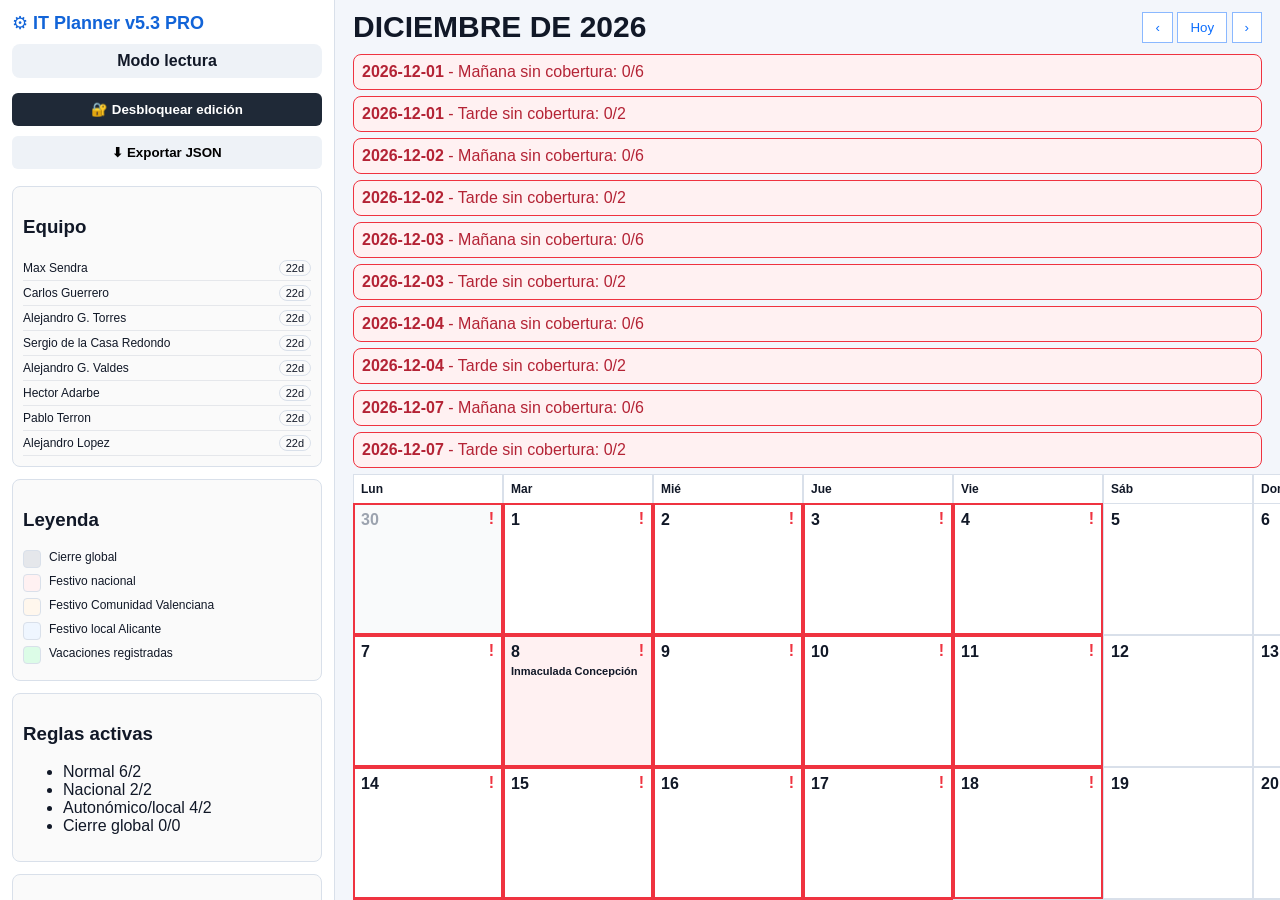
==== index.html @ b84a9c8e "Add files via upload" ====
<!doctype html>
<html lang="es">
<head>
  <meta charset="utf-8">
  <meta name="viewport" content="width=device-width,initial-scale=1">
  <title>IT Planner v5.3 PRO</title>
  <link rel="stylesheet" href="css/styles.css">
</head>
<body>
  <aside class="sidebar">
    <div class="brand">⚙ <strong id="appName">IT Planner</strong></div>

    <div id="modeBox" class="mode readonly">Modo lectura</div>

    <button id="btnUnlock" class="btn dark">🔐 Desbloquear edición</button>
    <button id="btnLock" class="btn adminOnly hidden">🔒 Bloquear edición</button>
    <button id="btnVacations" class="btn adminOnly hidden">🌴 Vacaciones / Ausencias</button>
    <button id="btnAuto" class="btn dark adminOnly hidden">🪄 Generador automático</button>
    <button id="btnBulk" class="btn adminOnly hidden">📆 Asignación por rango</button>
    <button id="btnReport" class="btn adminOnly hidden">📊 Reporte de horas</button>
    <button id="btnGitHub" class="btn primary adminOnly hidden">☁ Guardar en GitHub</button>
    <button id="btnExport" class="btn">⬇ Exportar JSON</button>

    <section class="box">
      <h3>Equipo</h3>
      <div id="teamList"></div>
    </section>

    <section class="box">
      <h3>Leyenda</h3>
      <div id="legend"></div>
    </section>

    <section class="box">
      <h3>Reglas activas</h3>
      <ul id="rulesList"></ul>
    </section>

    <section class="box">
      <h3>Calidad del planning</h3>
      <div id="qualityBox"></div>
    </section>
  </aside>

  <main class="main">
    <header class="topbar">
      <h1 id="monthTitle"></h1>
      <div class="nav">
        <button id="prev">‹</button>
        <button id="today">Hoy</button>
        <button id="next">›</button>
      </div>
    </header>

    <section id="alerts" class="alerts"></section>
    <section id="calendar" class="calendar"></section>
  </main>

  <dialog id="adminDialog">
    <form method="dialog" class="card">
      <div class="dialogHeader">
        <h2>Acceso administrador</h2>
        <button type="button" class="iconClose" data-close="adminDialog">×</button>
      </div>
      <p class="hint">Introduzca la contraseña de administrador.</p>
      <input id="adminPassword" type="password" placeholder="Contraseña" autocomplete="off">
      <button id="doUnlock" class="btn primary">Entrar</button>
    </form>
  </dialog>

  <dialog id="dayDialog">
    <form method="dialog" class="card wide">
      <div class="dialogHeader">
        <h2 id="dayTitle"></h2>
        <button type="button" class="iconClose" data-close="dayDialog">×</button>
      </div>
      <div id="dayMeta" class="hint"></div>
      <div id="dayWarnings"></div>
      <div class="two">
        <section>
          <h3>Mañana</h3>
          <div id="morningChecks"></div>
        </section>
        <section>
          <h3>Tarde</h3>
          <div id="eveningChecks"></div>
        </section>
      </div>
      <button id="saveDay" class="btn primary adminOnly">Guardar</button>
    </form>
  </dialog>

  <dialog id="vacDialog">
    <form method="dialog" class="card wide">
      <div class="dialogHeader">
        <h2>Vacaciones / Ausencias</h2>
        <button type="button" class="iconClose" data-close="vacDialog">×</button>
      </div>
      <div class="two">
        <section>
          <label>Persona</label>
          <select id="vacUser"></select>
          <label>Desde</label>
          <input id="vacFrom" type="date">
          <label>Hasta</label>
          <input id="vacTo" type="date">
          <label>Notas</label>
          <input id="vacNotes" placeholder="Notas">
          <button id="addVacation" class="btn primary">Añadir vacaciones</button>
          <button type="button" class="btn" data-close="vacDialog">Cerrar</button>
        </section>
        <section>
          <div id="vacList"></div>
        </section>
      </div>
    </form>
  </dialog>

  <dialog id="autoDialog">
    <form method="dialog" class="card">
      <div class="dialogHeader">
        <h2>Generador automático</h2>
        <button type="button" class="iconClose" data-close="autoDialog">×</button>
      </div>
      <button id="openVacFromAuto" class="btn">Revisar vacaciones</button>
      <label>
        <input id="overwriteMonth" type="checkbox">
        Sobrescribir mes
      </label>
      <button id="runAuto" class="btn primary">Generar</button>
    </form>
  </dialog>

  <dialog id="bulkDialog">
    <form method="dialog" class="card">
      <div class="dialogHeader">
        <h2>Asignación por rango</h2>
        <button type="button" class="iconClose" data-close="bulkDialog">×</button>
      </div>
      <label>Desde</label>
      <input id="bulkFrom" type="date">
      <label>Hasta</label>
      <input id="bulkTo" type="date">
      <label>Turno</label>
      <select id="bulkShift">
        <option value="morning">Mañana</option>
        <option value="evening">Tarde</option>
      </select>
      <label>Personas</label>
      <select id="bulkUsers" multiple size="8"></select>
      <button id="runBulk" class="btn primary">Aplicar</button>
    </form>
  </dialog>

  <dialog id="reportDialog">
    <form method="dialog" class="card wide">
      <div class="dialogHeader">
        <h2>Reporte de horas</h2>
        <button type="button" class="iconClose" data-close="reportDialog">×</button>
      </div>
      <div id="reportContent"></div>
      <button id="downloadReport" class="btn primary">Descargar CSV</button>
    </form>
  </dialog>

  <dialog id="githubDialog">
    <form method="dialog" class="card">
      <div class="dialogHeader">
        <h2>Guardar en GitHub</h2>
        <button type="button" class="iconClose" data-close="githubDialog">×</button>
      </div>
      <input id="ghToken" type="password" placeholder="Token GitHub" autocomplete="off">
      <input id="commitMsg" value="Update planning data">
      <button id="runGitHub" class="btn primary">Commit JSON</button>
    </form>
  </dialog>

  <script src="js/app.bundle.js" defer></script>
</body>
</html>
---- css/styles.css ----
*{box-sizing:border-box}body{margin:0;height:100vh;display:flex;background:#f3f6fb;font-family:Segoe UI,Arial,sans-serif;color:#111827}.sidebar{width:335px;background:#fff;border-right:1px solid #d9e0ea;padding:12px;overflow:auto}.brand{color:#1264d8;font-size:18px}.mode{padding:8px;border-radius:8px;text-align:center;font-weight:700;margin:10px 0}.readonly{background:#eef2f7}.admin{background:#e6f4ea;color:#137333}.hidden{display:none!important}.btn{width:100%;border:0;border-radius:6px;margin:5px 0;padding:9px 12px;background:#eef2f7;font-weight:700;cursor:pointer}.dark{background:#1f2937!important;color:#fff}.primary{background:#0d6efd!important;color:#fff}.box{border:1px solid #d9e0ea;border-radius:8px;background:#fafafa;margin-top:12px;padding:10px}.person{display:flex;justify-content:space-between;align-items:center;border-bottom:1px solid #e5e7eb;padding:4px 0;font-size:12px}.pill{font-size:11px;border:1px solid #d9e0ea;border-radius:999px;padding:1px 6px}.legendItem{display:flex;gap:8px;margin:6px 0;font-size:12px}.swatch{width:18px;height:18px;border:1px solid #d9e0ea;border-radius:4px}.main{flex:1;overflow:auto}.topbar{padding:10px 18px;display:flex;justify-content:space-between;align-items:center}.topbar h1{margin:0;font-size:30px}.nav button{border:1px solid #8ab8ff;background:#fff;color:#0d6efd;padding:7px 12px}.alerts{padding:0 18px}.alert{border:1px solid #ef3340;background:#fff1f2;color:#b42335;border-radius:8px;padding:8px;margin-bottom:6px}.calendar{display:grid;grid-template-columns:repeat(7,minmax(150px,1fr));padding:0 18px 18px}.dow{font-weight:800;font-size:12px;background:#fff;border:1px solid #d9e0ea;border-bottom:0;padding:7px}.day{min-height:132px;background:#fff;border:1px solid #d9e0ea;padding:7px;position:relative;cursor:pointer}.out{background:#f9fafb;color:#9ca3af}.national{background:#fff1f2}.regional{background:#fff7ed}.local{background:#eff6ff}.global_closed{background:#e5e7eb}.hasVacation{box-shadow:inset 0 -5px 0 #86efac}.issue{outline:2px solid #ef3340;outline-offset:-2px}.daynum{font-weight:900}.holiday{font-size:11px;font-weight:700;margin:4px 0}.vacTag{font-size:11px;margin-top:4px;color:#166534;background:#dcfce7;border-radius:4px;padding:2px 4px;display:inline-block}.shift{font-size:11px;margin-top:4px;padding:3px 5px;border-left:3px solid #0d6efd;background:#dff1ff;white-space:nowrap;overflow:hidden;text-overflow:ellipsis}.evening{border-left-color:#f97316;background:#fff0d9;color:#9a3412}.issueDot{position:absolute;right:8px;top:6px;color:#ef3340;font-weight:900}dialog{border:0;background:transparent}dialog::backdrop{background:rgba(15,23,42,.45)}.card{background:#fff;border-radius:12px;box-shadow:0 20px 60px rgba(0,0,0,.25);padding:16px;width:min(540px,96vw)}.wide{width:min(1050px,96vw)}.dialogHeader{display:flex;align-items:center;justify-content:space-between;border-bottom:1px solid #e5e7eb;margin-bottom:10px}.dialogHeader h2{margin:0 0 10px}.iconClose{border:0;background:transparent;font-size:28px;cursor:pointer;line-height:1}.hint{font-size:12px;color:#6b7280;background:#f8fafc;border:1px solid #d9e0ea;border-radius:8px;padding:8px;margin:8px 0}.two{display:grid;grid-template-columns:1fr 1fr;gap:18px}.check{display:block;border:1px solid #d9e0ea;border-radius:8px;padding:7px;margin:5px 0;font-size:13px}.warn{border:1px solid #ef3340;background:#fff1f2;border-radius:8px;padding:8px;margin:6px 0;color:#b42335}.ok{border:1px solid #86efac;background:#dcfce7;border-radius:8px;padding:8px;margin:6px 0;color:#166534}.table{width:100%;border-collapse:collapse;font-size:13px}.table th,.table td{border-bottom:1px solid #e5e7eb;padding:7px;text-align:left}.table th{background:#f8fafc}input,select{width:100%;padding:8px;border:1px solid #d9e0ea;border-radius:6px;margin:6px 0}label{font-size:12px;font-weight:700;margin-top:6px;display:block}@media(max-width:900px){body{display:block;height:auto}.sidebar{width:auto}.calendar{grid-template-columns:1fr}.dow{display:none}.two{grid-template-columns:1fr}}
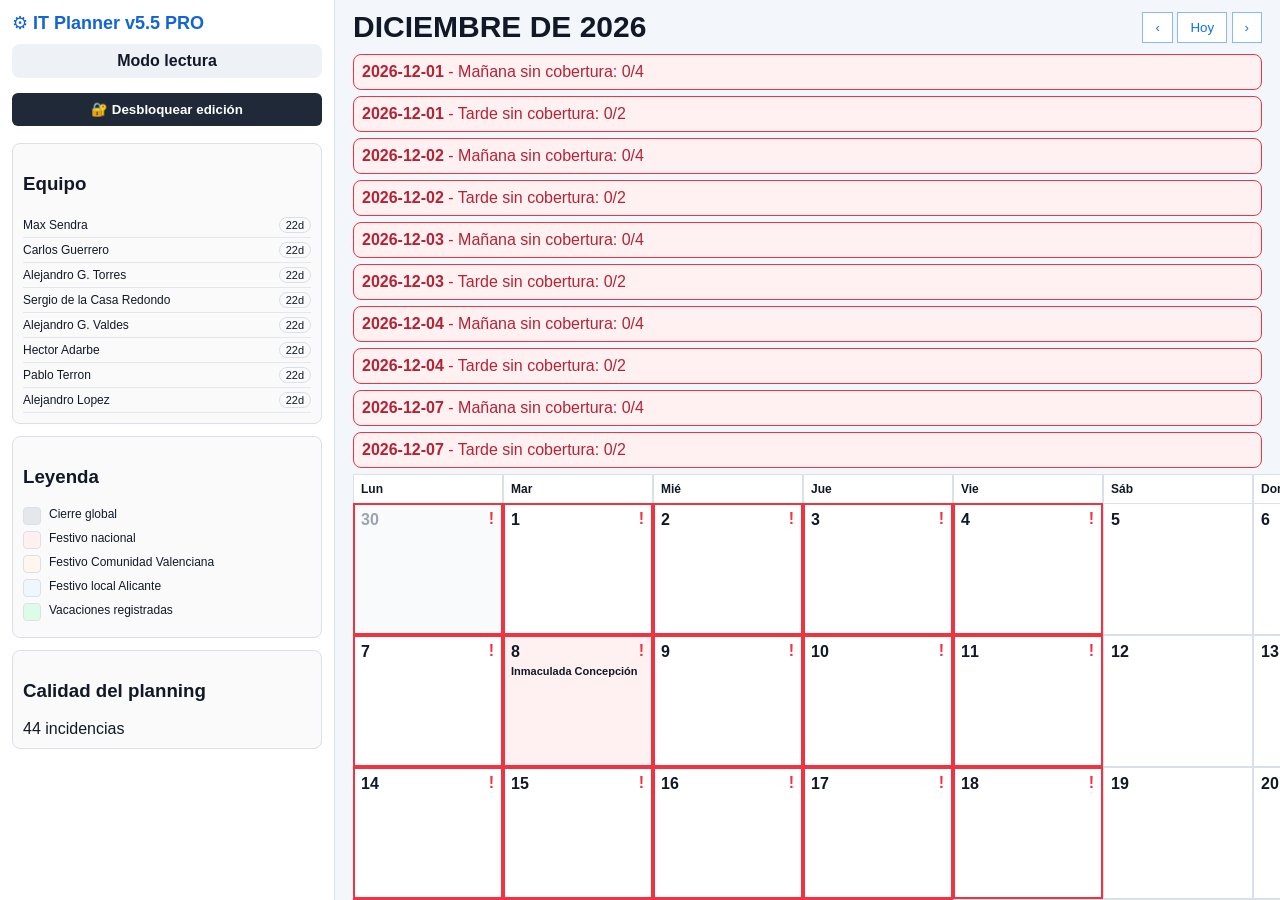
==== commit dee92b40: "Add files via upload" ====
--- a/index.html
+++ b/index.html
@@ -3,23 +3,21 @@
 <head>
   <meta charset="utf-8">
   <meta name="viewport" content="width=device-width,initial-scale=1">
-  <title>IT Planner v5.3 PRO</title>
+  <title>IT Planner v5.5 PRO</title>
   <link rel="stylesheet" href="css/styles.css">
 </head>
 <body>
   <aside class="sidebar">
     <div class="brand">⚙ <strong id="appName">IT Planner</strong></div>
-
     <div id="modeBox" class="mode readonly">Modo lectura</div>
 
     <button id="btnUnlock" class="btn dark">🔐 Desbloquear edición</button>
     <button id="btnLock" class="btn adminOnly hidden">🔒 Bloquear edición</button>
     <button id="btnVacations" class="btn adminOnly hidden">🌴 Vacaciones / Ausencias</button>
     <button id="btnAuto" class="btn dark adminOnly hidden">🪄 Generador automático</button>
-    <button id="btnBulk" class="btn adminOnly hidden">📆 Asignación por rango</button>
     <button id="btnReport" class="btn adminOnly hidden">📊 Reporte de horas</button>
     <button id="btnGitHub" class="btn primary adminOnly hidden">☁ Guardar en GitHub</button>
-    <button id="btnExport" class="btn">⬇ Exportar JSON</button>
+    <button id="btnExport" class="btn adminOnly hidden">⬇ Exportar JSON</button>
 
     <section class="box">
       <h3>Equipo</h3>
@@ -31,7 +29,7 @@
       <div id="legend"></div>
     </section>
 
-    <section class="box">
+    <section id="rulesBox" class="box adminOnly hidden">
       <h3>Reglas activas</h3>
       <ul id="rulesList"></ul>
     </section>
@@ -96,10 +94,16 @@
         <h2>Vacaciones / Ausencias</h2>
         <button type="button" class="iconClose" data-close="vacDialog">×</button>
       </div>
+      <p class="hint">
+        Reglas: máximo 2 personas fuera por semana. A partir del 15/07/2026, las vacaciones deben ser de mínimo 7 días naturales consecutivos y de lunes a domingo.
+      </p>
       <div class="two">
         <section>
           <label>Persona</label>
           <select id="vacUser"></select>
+          <label>Días naturales de vacaciones disponibles</label>
+          <input id="vacTotal" type="number" min="0" step="1">
+          <button id="saveVacTotal" class="btn">Guardar días disponibles</button>
           <label>Desde</label>
           <input id="vacFrom" type="date">
           <label>Hasta</label>
@@ -122,33 +126,17 @@
         <h2>Generador automático</h2>
         <button type="button" class="iconClose" data-close="autoDialog">×</button>
       </div>
+      <p class="hint">Puedes generar el mes visible o indicar un periodo concreto de fechas.</p>
       <button id="openVacFromAuto" class="btn">Revisar vacaciones</button>
+      <label>Desde</label>
+      <input id="autoFrom" type="date">
+      <label>Hasta</label>
+      <input id="autoTo" type="date">
       <label>
         <input id="overwriteMonth" type="checkbox">
-        Sobrescribir mes
+        Sobrescribir asignaciones existentes en el periodo
       </label>
       <button id="runAuto" class="btn primary">Generar</button>
-    </form>
-  </dialog>
-
-  <dialog id="bulkDialog">
-    <form method="dialog" class="card">
-      <div class="dialogHeader">
-        <h2>Asignación por rango</h2>
-        <button type="button" class="iconClose" data-close="bulkDialog">×</button>
-      </div>
-      <label>Desde</label>
-      <input id="bulkFrom" type="date">
-      <label>Hasta</label>
-      <input id="bulkTo" type="date">
-      <label>Turno</label>
-      <select id="bulkShift">
-        <option value="morning">Mañana</option>
-        <option value="evening">Tarde</option>
-      </select>
-      <label>Personas</label>
-      <select id="bulkUsers" multiple size="8"></select>
-      <button id="runBulk" class="btn primary">Aplicar</button>
     </form>
   </dialog>
 
--- a/css/styles.css
+++ b/css/styles.css
@@ -1 +1 @@
-*{box-sizing:border-box}body{margin:0;height:100vh;display:flex;background:#f3f6fb;font-family:Segoe UI,Arial,sans-serif;color:#111827}.sidebar{width:335px;background:#fff;border-right:1px solid #d9e0ea;padding:12px;overflow:auto}.brand{color:#1264d8;font-size:18px}.mode{padding:8px;border-radius:8px;text-align:center;font-weight:700;margin:10px 0}.readonly{background:#eef2f7}.admin{background:#e6f4ea;color:#137333}.hidden{display:none!important}.btn{width:100%;border:0;border-radius:6px;margin:5px 0;padding:9px 12px;background:#eef2f7;font-weight:700;cursor:pointer}.dark{background:#1f2937!important;color:#fff}.primary{background:#0d6efd!important;color:#fff}.box{border:1px solid #d9e0ea;border-radius:8px;background:#fafafa;margin-top:12px;padding:10px}.person{display:flex;justify-content:space-between;align-items:center;border-bottom:1px solid #e5e7eb;padding:4px 0;font-size:12px}.pill{font-size:11px;border:1px solid #d9e0ea;border-radius:999px;padding:1px 6px}.legendItem{display:flex;gap:8px;margin:6px 0;font-size:12px}.swatch{width:18px;height:18px;border:1px solid #d9e0ea;border-radius:4px}.main{flex:1;overflow:auto}.topbar{padding:10px 18px;display:flex;justify-content:space-between;align-items:center}.topbar h1{margin:0;font-size:30px}.nav button{border:1px solid #8ab8ff;background:#fff;color:#0d6efd;padding:7px 12px}.alerts{padding:0 18px}.alert{border:1px solid #ef3340;background:#fff1f2;color:#b42335;border-radius:8px;padding:8px;margin-bottom:6px}.calendar{display:grid;grid-template-columns:repeat(7,minmax(150px,1fr));padding:0 18px 18px}.dow{font-weight:800;font-size:12px;background:#fff;border:1px solid #d9e0ea;border-bottom:0;padding:7px}.day{min-height:132px;background:#fff;border:1px solid #d9e0ea;padding:7px;position:relative;cursor:pointer}.out{background:#f9fafb;color:#9ca3af}.national{background:#fff1f2}.regional{background:#fff7ed}.local{background:#eff6ff}.global_closed{background:#e5e7eb}.hasVacation{box-shadow:inset 0 -5px 0 #86efac}.issue{outline:2px solid #ef3340;outline-offset:-2px}.daynum{font-weight:900}.holiday{font-size:11px;font-weight:700;margin:4px 0}.vacTag{font-size:11px;margin-top:4px;color:#166534;background:#dcfce7;border-radius:4px;padding:2px 4px;display:inline-block}.shift{font-size:11px;margin-top:4px;padding:3px 5px;border-left:3px solid #0d6efd;background:#dff1ff;white-space:nowrap;overflow:hidden;text-overflow:ellipsis}.evening{border-left-color:#f97316;background:#fff0d9;color:#9a3412}.issueDot{position:absolute;right:8px;top:6px;color:#ef3340;font-weight:900}dialog{border:0;background:transparent}dialog::backdrop{background:rgba(15,23,42,.45)}.card{background:#fff;border-radius:12px;box-shadow:0 20px 60px rgba(0,0,0,.25);padding:16px;width:min(540px,96vw)}.wide{width:min(1050px,96vw)}.dialogHeader{display:flex;align-items:center;justify-content:space-between;border-bottom:1px solid #e5e7eb;margin-bottom:10px}.dialogHeader h2{margin:0 0 10px}.iconClose{border:0;background:transparent;font-size:28px;cursor:pointer;line-height:1}.hint{font-size:12px;color:#6b7280;background:#f8fafc;border:1px solid #d9e0ea;border-radius:8px;padding:8px;margin:8px 0}.two{display:grid;grid-template-columns:1fr 1fr;gap:18px}.check{display:block;border:1px solid #d9e0ea;border-radius:8px;padding:7px;margin:5px 0;font-size:13px}.warn{border:1px solid #ef3340;background:#fff1f2;border-radius:8px;padding:8px;margin:6px 0;color:#b42335}.ok{border:1px solid #86efac;background:#dcfce7;border-radius:8px;padding:8px;margin:6px 0;color:#166534}.table{width:100%;border-collapse:collapse;font-size:13px}.table th,.table td{border-bottom:1px solid #e5e7eb;padding:7px;text-align:left}.table th{background:#f8fafc}input,select{width:100%;padding:8px;border:1px solid #d9e0ea;border-radius:6px;margin:6px 0}label{font-size:12px;font-weight:700;margin-top:6px;display:block}@media(max-width:900px){body{display:block;height:auto}.sidebar{width:auto}.calendar{grid-template-columns:1fr}.dow{display:none}.two{grid-template-columns:1fr}}+*{box-sizing:border-box}body{margin:0;height:100vh;display:flex;background:#f3f6fb;font-family:Segoe UI,Arial,sans-serif;color:#111827}.sidebar{width:335px;background:#fff;border-right:1px solid #d9e0ea;padding:12px;overflow:auto}.brand{color:#1264d8;font-size:18px}.mode{padding:8px;border-radius:8px;text-align:center;font-weight:700;margin:10px 0}.readonly{background:#eef2f7}.admin{background:#e6f4ea;color:#137333}.hidden{display:none!important}.btn{width:100%;border:0;border-radius:6px;margin:5px 0;padding:9px 12px;background:#eef2f7;font-weight:700;cursor:pointer}.dark{background:#1f2937!important;color:#fff}.primary{background:#0d6efd!important;color:#fff}.box{border:1px solid #d9e0ea;border-radius:8px;background:#fafafa;margin-top:12px;padding:10px}.person{display:flex;justify-content:space-between;align-items:center;border-bottom:1px solid #e5e7eb;padding:4px 0;font-size:12px}.pill{font-size:11px;border:1px solid #d9e0ea;border-radius:999px;padding:1px 6px}.legendItem{display:flex;gap:8px;margin:6px 0;font-size:12px}.swatch{width:18px;height:18px;border:1px solid #d9e0ea;border-radius:4px}.main{flex:1;overflow:auto}.topbar{padding:10px 18px;display:flex;justify-content:space-between;align-items:center}.topbar h1{margin:0;font-size:30px}.nav button{border:1px solid #8ab8ff;background:#fff;color:#0d6efd;padding:7px 12px}.alerts{padding:0 18px}.alert{border:1px solid #ef3340;background:#fff1f2;color:#b42335;border-radius:8px;padding:8px;margin-bottom:6px}.calendar{display:grid;grid-template-columns:repeat(7,minmax(150px,1fr));padding:0 18px 18px}.dow{font-weight:800;font-size:12px;background:#fff;border:1px solid #d9e0ea;border-bottom:0;padding:7px}.day{min-height:132px;background:#fff;border:1px solid #d9e0ea;padding:7px;position:relative;cursor:pointer}.out{background:#f9fafb;color:#9ca3af}.national{background:#fff1f2}.regional{background:#fff7ed}.local{background:#eff6ff}.global_closed{background:#e5e7eb}.hasVacation{box-shadow:inset 0 -5px 0 #86efac}.issue{outline:2px solid #ef3340;outline-offset:-2px}.daynum{font-weight:900}.holiday{font-size:11px;font-weight:700;margin:4px 0}.vacTag{font-size:11px;margin-top:4px;color:#166534;background:#dcfce7;border-radius:4px;padding:2px 4px;display:inline-block}.shift{font-size:11px;margin-top:4px;padding:3px 5px;border-left:3px solid #0d6efd;background:#dff1ff;white-space:nowrap;overflow:hidden;text-overflow:ellipsis}.evening{border-left-color:#f97316;background:#fff0d9;color:#9a3412}.issueDot{position:absolute;right:8px;top:6px;color:#ef3340;font-weight:900}dialog{border:0;background:transparent}dialog::backdrop{background:rgba(15,23,42,.45)}.card{background:#fff;border-radius:12px;box-shadow:0 20px 60px rgba(0,0,0,.25);padding:16px;width:min(560px,96vw)}.wide{width:min(1080px,96vw)}.dialogHeader{display:flex;align-items:center;justify-content:space-between;border-bottom:1px solid #e5e7eb;margin-bottom:10px}.dialogHeader h2{margin:0 0 10px}.iconClose{border:0;background:transparent;font-size:28px;cursor:pointer;line-height:1}.hint{font-size:12px;color:#6b7280;background:#f8fafc;border:1px solid #d9e0ea;border-radius:8px;padding:8px;margin:8px 0}.two{display:grid;grid-template-columns:1fr 1fr;gap:18px}.check{display:block;border:1px solid #d9e0ea;border-radius:8px;padding:7px;margin:5px 0;font-size:13px}.warn{border:1px solid #ef3340;background:#fff1f2;border-radius:8px;padding:8px;margin:6px 0;color:#b42335}.ok{border:1px solid #86efac;background:#dcfce7;border-radius:8px;padding:8px;margin:6px 0;color:#166534}.table{width:100%;border-collapse:collapse;font-size:13px}.table th,.table td{border-bottom:1px solid #e5e7eb;padding:7px;text-align:left}.table th{background:#f8fafc}input,select{width:100%;padding:8px;border:1px solid #d9e0ea;border-radius:6px;margin:6px 0}label{font-size:12px;font-weight:700;margin-top:6px;display:block}@media(max-width:900px){body{display:block;height:auto}.sidebar{width:auto}.calendar{grid-template-columns:1fr}.dow{display:none}.two{grid-template-columns:1fr}}
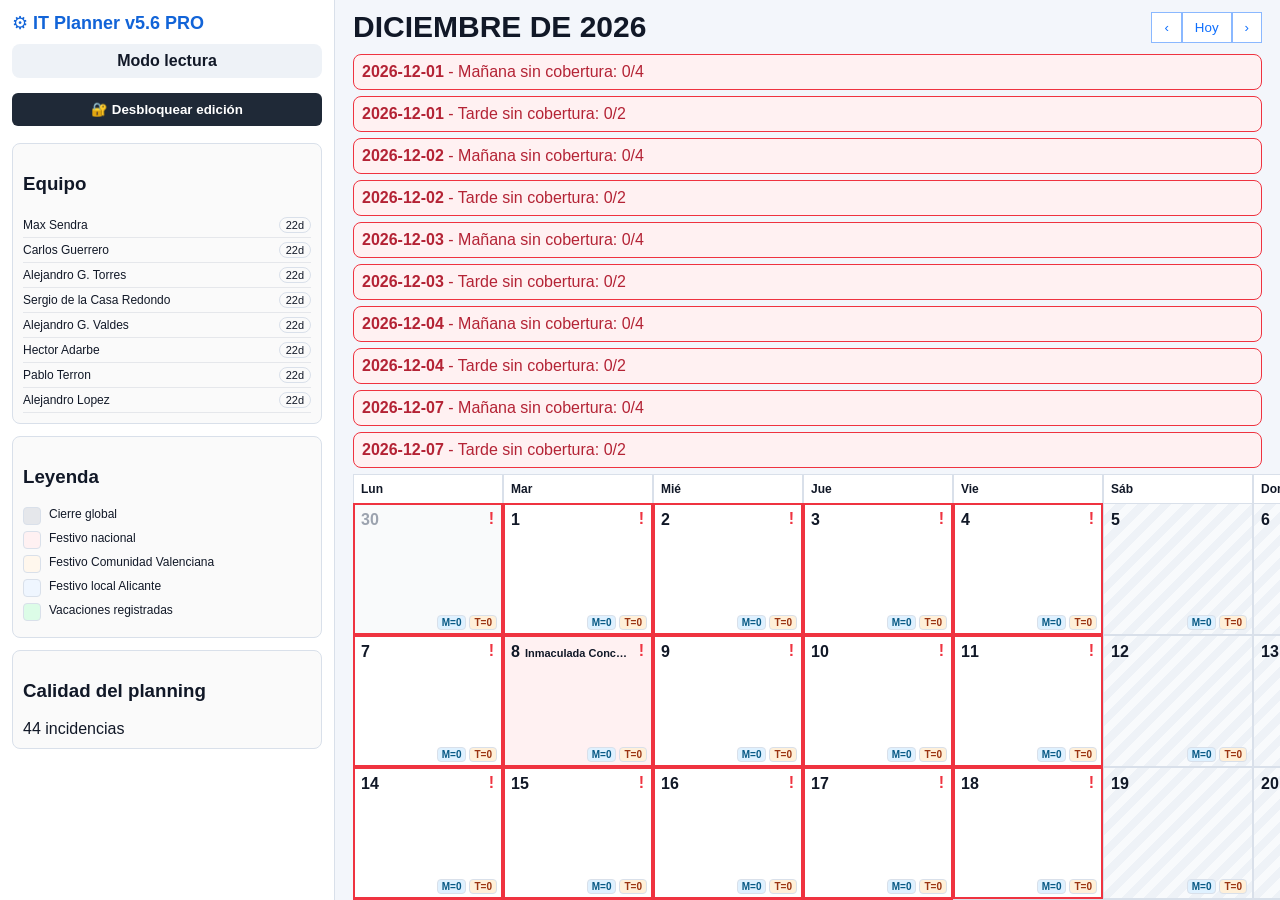
==== commit ca355070: "Add files via upload" ====
--- a/index.html
+++ b/index.html
@@ -3,14 +3,13 @@
 <head>
   <meta charset="utf-8">
   <meta name="viewport" content="width=device-width,initial-scale=1">
-  <title>IT Planner v5.5 PRO</title>
+  <title>IT Planner v5.6 PRO</title>
   <link rel="stylesheet" href="css/styles.css">
 </head>
 <body>
   <aside class="sidebar">
     <div class="brand">⚙ <strong id="appName">IT Planner</strong></div>
     <div id="modeBox" class="mode readonly">Modo lectura</div>
-
     <button id="btnUnlock" class="btn dark">🔐 Desbloquear edición</button>
     <button id="btnLock" class="btn adminOnly hidden">🔒 Bloquear edición</button>
     <button id="btnVacations" class="btn adminOnly hidden">🌴 Vacaciones / Ausencias</button>
@@ -18,151 +17,22 @@
     <button id="btnReport" class="btn adminOnly hidden">📊 Reporte de horas</button>
     <button id="btnGitHub" class="btn primary adminOnly hidden">☁ Guardar en GitHub</button>
     <button id="btnExport" class="btn adminOnly hidden">⬇ Exportar JSON</button>
-
-    <section class="box">
-      <h3>Equipo</h3>
-      <div id="teamList"></div>
-    </section>
-
-    <section class="box">
-      <h3>Leyenda</h3>
-      <div id="legend"></div>
-    </section>
-
-    <section id="rulesBox" class="box adminOnly hidden">
-      <h3>Reglas activas</h3>
-      <ul id="rulesList"></ul>
-    </section>
-
-    <section class="box">
-      <h3>Calidad del planning</h3>
-      <div id="qualityBox"></div>
-    </section>
+    <section class="box"><h3>Equipo</h3><div id="teamList"></div></section>
+    <section class="box"><h3>Leyenda</h3><div id="legend"></div></section>
+    <section id="rulesBox" class="box adminOnly hidden"><h3>Reglas activas</h3><ul id="rulesList"></ul></section>
+    <section class="box"><h3>Calidad del planning</h3><div id="qualityBox"></div></section>
   </aside>
-
   <main class="main">
-    <header class="topbar">
-      <h1 id="monthTitle"></h1>
-      <div class="nav">
-        <button id="prev">‹</button>
-        <button id="today">Hoy</button>
-        <button id="next">›</button>
-      </div>
-    </header>
-
+    <header class="topbar"><h1 id="monthTitle"></h1><div class="nav"><button id="prev">‹</button><button id="today">Hoy</button><button id="next">›</button></div></header>
     <section id="alerts" class="alerts"></section>
     <section id="calendar" class="calendar"></section>
   </main>
-
-  <dialog id="adminDialog">
-    <form method="dialog" class="card">
-      <div class="dialogHeader">
-        <h2>Acceso administrador</h2>
-        <button type="button" class="iconClose" data-close="adminDialog">×</button>
-      </div>
-      <p class="hint">Introduzca la contraseña de administrador.</p>
-      <input id="adminPassword" type="password" placeholder="Contraseña" autocomplete="off">
-      <button id="doUnlock" class="btn primary">Entrar</button>
-    </form>
-  </dialog>
-
-  <dialog id="dayDialog">
-    <form method="dialog" class="card wide">
-      <div class="dialogHeader">
-        <h2 id="dayTitle"></h2>
-        <button type="button" class="iconClose" data-close="dayDialog">×</button>
-      </div>
-      <div id="dayMeta" class="hint"></div>
-      <div id="dayWarnings"></div>
-      <div class="two">
-        <section>
-          <h3>Mañana</h3>
-          <div id="morningChecks"></div>
-        </section>
-        <section>
-          <h3>Tarde</h3>
-          <div id="eveningChecks"></div>
-        </section>
-      </div>
-      <button id="saveDay" class="btn primary adminOnly">Guardar</button>
-    </form>
-  </dialog>
-
-  <dialog id="vacDialog">
-    <form method="dialog" class="card wide">
-      <div class="dialogHeader">
-        <h2>Vacaciones / Ausencias</h2>
-        <button type="button" class="iconClose" data-close="vacDialog">×</button>
-      </div>
-      <p class="hint">
-        Reglas: máximo 2 personas fuera por semana. A partir del 15/07/2026, las vacaciones deben ser de mínimo 7 días naturales consecutivos y de lunes a domingo.
-      </p>
-      <div class="two">
-        <section>
-          <label>Persona</label>
-          <select id="vacUser"></select>
-          <label>Días naturales de vacaciones disponibles</label>
-          <input id="vacTotal" type="number" min="0" step="1">
-          <button id="saveVacTotal" class="btn">Guardar días disponibles</button>
-          <label>Desde</label>
-          <input id="vacFrom" type="date">
-          <label>Hasta</label>
-          <input id="vacTo" type="date">
-          <label>Notas</label>
-          <input id="vacNotes" placeholder="Notas">
-          <button id="addVacation" class="btn primary">Añadir vacaciones</button>
-          <button type="button" class="btn" data-close="vacDialog">Cerrar</button>
-        </section>
-        <section>
-          <div id="vacList"></div>
-        </section>
-      </div>
-    </form>
-  </dialog>
-
-  <dialog id="autoDialog">
-    <form method="dialog" class="card">
-      <div class="dialogHeader">
-        <h2>Generador automático</h2>
-        <button type="button" class="iconClose" data-close="autoDialog">×</button>
-      </div>
-      <p class="hint">Puedes generar el mes visible o indicar un periodo concreto de fechas.</p>
-      <button id="openVacFromAuto" class="btn">Revisar vacaciones</button>
-      <label>Desde</label>
-      <input id="autoFrom" type="date">
-      <label>Hasta</label>
-      <input id="autoTo" type="date">
-      <label>
-        <input id="overwriteMonth" type="checkbox">
-        Sobrescribir asignaciones existentes en el periodo
-      </label>
-      <button id="runAuto" class="btn primary">Generar</button>
-    </form>
-  </dialog>
-
-  <dialog id="reportDialog">
-    <form method="dialog" class="card wide">
-      <div class="dialogHeader">
-        <h2>Reporte de horas</h2>
-        <button type="button" class="iconClose" data-close="reportDialog">×</button>
-      </div>
-      <div id="reportContent"></div>
-      <button id="downloadReport" class="btn primary">Descargar CSV</button>
-    </form>
-  </dialog>
-
-  <dialog id="githubDialog">
-    <form method="dialog" class="card">
-      <div class="dialogHeader">
-        <h2>Guardar en GitHub</h2>
-        <button type="button" class="iconClose" data-close="githubDialog">×</button>
-      </div>
-      <input id="ghToken" type="password" placeholder="Token GitHub" autocomplete="off">
-      <input id="commitMsg" value="Update planning data">
-      <button id="runGitHub" class="btn primary">Commit JSON</button>
-    </form>
-  </dialog>
-
+  <dialog id="adminDialog"><form method="dialog" class="card"><div class="dialogHeader"><h2>Acceso administrador</h2><button type="button" class="iconClose" data-close="adminDialog">×</button></div><p class="hint">Introduzca la contraseña de administrador.</p><input id="adminPassword" type="password" placeholder="Contraseña" autocomplete="off"><button id="doUnlock" class="btn primary">Entrar</button></form></dialog>
+  <dialog id="dayDialog"><form method="dialog" class="card wide"><div class="dialogHeader"><h2 id="dayTitle"></h2><button type="button" class="iconClose" data-close="dayDialog">×</button></div><div id="dayMeta" class="hint"></div><div id="dayWarnings"></div><div class="two"><section><h3>Mañana</h3><div id="morningChecks"></div></section><section><h3>Tarde</h3><div id="eveningChecks"></div></section></div><button id="saveDay" class="btn primary adminOnly">Guardar</button></form></dialog>
+  <dialog id="vacDialog"><form method="dialog" class="card wide"><div class="dialogHeader"><h2>Vacaciones / Ausencias</h2><button type="button" class="iconClose" data-close="vacDialog">×</button></div><p class="hint">Reglas: máximo 2 personas fuera por semana. A partir del 15/07/2026, las vacaciones deben ser de mínimo 7 días naturales consecutivos y de lunes a domingo.</p><div class="two"><section><label>Persona</label><select id="vacUser"></select><label>Días naturales de vacaciones disponibles</label><input id="vacTotal" type="number" min="0" step="1"><button id="saveVacTotal" class="btn">Guardar días disponibles</button><label>Desde</label><input id="vacFrom" type="date"><label>Hasta</label><input id="vacTo" type="date"><label>Notas</label><input id="vacNotes" placeholder="Notas"><button id="addVacation" class="btn primary">Añadir vacaciones</button><button type="button" class="btn" data-close="vacDialog">Cerrar</button></section><section><div id="vacList"></div></section></div></form></dialog>
+  <dialog id="autoDialog"><form method="dialog" class="card"><div class="dialogHeader"><h2>Generador automático</h2><button type="button" class="iconClose" data-close="autoDialog">×</button></div><p class="hint">Puedes generar el mes visible o indicar un periodo concreto de fechas. El generador evita repetir tarde dos semanas seguidas si hay alternativa disponible.</p><button id="openVacFromAuto" class="btn">Revisar vacaciones</button><label>Desde</label><input id="autoFrom" type="date"><label>Hasta</label><input id="autoTo" type="date"><label><input id="overwriteMonth" type="checkbox"> Sobrescribir asignaciones existentes en el periodo</label><button id="runAuto" class="btn primary">Generar</button></form></dialog>
+  <dialog id="reportDialog"><form method="dialog" class="card wide"><div class="dialogHeader"><h2>Reporte de horas</h2><button type="button" class="iconClose" data-close="reportDialog">×</button></div><div id="reportContent"></div><button id="downloadReport" class="btn primary">Descargar CSV</button></form></dialog>
+  <dialog id="githubDialog"><form method="dialog" class="card"><div class="dialogHeader"><h2>Guardar en GitHub</h2><button type="button" class="iconClose" data-close="githubDialog">×</button></div><input id="ghToken" type="password" placeholder="Token GitHub" autocomplete="off"><input id="commitMsg" value="Update planning data"><button id="runGitHub" class="btn primary">Commit JSON</button></form></dialog>
   <script src="js/app.bundle.js" defer></script>
 </body>
 </html>
--- a/css/styles.css
+++ b/css/styles.css
@@ -1 +1 @@
-*{box-sizing:border-box}body{margin:0;height:100vh;display:flex;background:#f3f6fb;font-family:Segoe UI,Arial,sans-serif;color:#111827}.sidebar{width:335px;background:#fff;border-right:1px solid #d9e0ea;padding:12px;overflow:auto}.brand{color:#1264d8;font-size:18px}.mode{padding:8px;border-radius:8px;text-align:center;font-weight:700;margin:10px 0}.readonly{background:#eef2f7}.admin{background:#e6f4ea;color:#137333}.hidden{display:none!important}.btn{width:100%;border:0;border-radius:6px;margin:5px 0;padding:9px 12px;background:#eef2f7;font-weight:700;cursor:pointer}.dark{background:#1f2937!important;color:#fff}.primary{background:#0d6efd!important;color:#fff}.box{border:1px solid #d9e0ea;border-radius:8px;background:#fafafa;margin-top:12px;padding:10px}.person{display:flex;justify-content:space-between;align-items:center;border-bottom:1px solid #e5e7eb;padding:4px 0;font-size:12px}.pill{font-size:11px;border:1px solid #d9e0ea;border-radius:999px;padding:1px 6px}.legendItem{display:flex;gap:8px;margin:6px 0;font-size:12px}.swatch{width:18px;height:18px;border:1px solid #d9e0ea;border-radius:4px}.main{flex:1;overflow:auto}.topbar{padding:10px 18px;display:flex;justify-content:space-between;align-items:center}.topbar h1{margin:0;font-size:30px}.nav button{border:1px solid #8ab8ff;background:#fff;color:#0d6efd;padding:7px 12px}.alerts{padding:0 18px}.alert{border:1px solid #ef3340;background:#fff1f2;color:#b42335;border-radius:8px;padding:8px;margin-bottom:6px}.calendar{display:grid;grid-template-columns:repeat(7,minmax(150px,1fr));padding:0 18px 18px}.dow{font-weight:800;font-size:12px;background:#fff;border:1px solid #d9e0ea;border-bottom:0;padding:7px}.day{min-height:132px;background:#fff;border:1px solid #d9e0ea;padding:7px;position:relative;cursor:pointer}.out{background:#f9fafb;color:#9ca3af}.national{background:#fff1f2}.regional{background:#fff7ed}.local{background:#eff6ff}.global_closed{background:#e5e7eb}.hasVacation{box-shadow:inset 0 -5px 0 #86efac}.issue{outline:2px solid #ef3340;outline-offset:-2px}.daynum{font-weight:900}.holiday{font-size:11px;font-weight:700;margin:4px 0}.vacTag{font-size:11px;margin-top:4px;color:#166534;background:#dcfce7;border-radius:4px;padding:2px 4px;display:inline-block}.shift{font-size:11px;margin-top:4px;padding:3px 5px;border-left:3px solid #0d6efd;background:#dff1ff;white-space:nowrap;overflow:hidden;text-overflow:ellipsis}.evening{border-left-color:#f97316;background:#fff0d9;color:#9a3412}.issueDot{position:absolute;right:8px;top:6px;color:#ef3340;font-weight:900}dialog{border:0;background:transparent}dialog::backdrop{background:rgba(15,23,42,.45)}.card{background:#fff;border-radius:12px;box-shadow:0 20px 60px rgba(0,0,0,.25);padding:16px;width:min(560px,96vw)}.wide{width:min(1080px,96vw)}.dialogHeader{display:flex;align-items:center;justify-content:space-between;border-bottom:1px solid #e5e7eb;margin-bottom:10px}.dialogHeader h2{margin:0 0 10px}.iconClose{border:0;background:transparent;font-size:28px;cursor:pointer;line-height:1}.hint{font-size:12px;color:#6b7280;background:#f8fafc;border:1px solid #d9e0ea;border-radius:8px;padding:8px;margin:8px 0}.two{display:grid;grid-template-columns:1fr 1fr;gap:18px}.check{display:block;border:1px solid #d9e0ea;border-radius:8px;padding:7px;margin:5px 0;font-size:13px}.warn{border:1px solid #ef3340;background:#fff1f2;border-radius:8px;padding:8px;margin:6px 0;color:#b42335}.ok{border:1px solid #86efac;background:#dcfce7;border-radius:8px;padding:8px;margin:6px 0;color:#166534}.table{width:100%;border-collapse:collapse;font-size:13px}.table th,.table td{border-bottom:1px solid #e5e7eb;padding:7px;text-align:left}.table th{background:#f8fafc}input,select{width:100%;padding:8px;border:1px solid #d9e0ea;border-radius:6px;margin:6px 0}label{font-size:12px;font-weight:700;margin-top:6px;display:block}@media(max-width:900px){body{display:block;height:auto}.sidebar{width:auto}.calendar{grid-template-columns:1fr}.dow{display:none}.two{grid-template-columns:1fr}}+*{box-sizing:border-box}body{margin:0;height:100vh;display:flex;background:#f3f6fb;font-family:Segoe UI,Arial,sans-serif;color:#111827}.sidebar{width:335px;background:#fff;border-right:1px solid #d9e0ea;padding:12px;overflow:auto}.brand{color:#1264d8;font-size:18px}.mode{padding:8px;border-radius:8px;text-align:center;font-weight:700;margin:10px 0}.readonly{background:#eef2f7}.admin{background:#e6f4ea;color:#137333}.hidden{display:none!important}.btn{width:100%;border:0;border-radius:6px;margin:5px 0;padding:9px 12px;background:#eef2f7;font-weight:700;cursor:pointer}.dark{background:#1f2937!important;color:#fff}.primary{background:#0d6efd!important;color:#fff}.box{border:1px solid #d9e0ea;border-radius:8px;background:#fafafa;margin-top:12px;padding:10px}.person{display:flex;justify-content:space-between;align-items:center;border-bottom:1px solid #e5e7eb;padding:4px 0;font-size:12px}.pill{font-size:11px;border:1px solid #d9e0ea;border-radius:999px;padding:1px 6px}.legendItem{display:flex;gap:8px;margin:6px 0;font-size:12px}.swatch{width:18px;height:18px;border:1px solid #d9e0ea;border-radius:4px}.main{flex:1;overflow:auto}.topbar{padding:10px 18px;display:flex;justify-content:space-between;align-items:center}.topbar h1{margin:0;font-size:30px}.nav button{border:1px solid #8ab8ff;background:#fff;color:#0d6efd;padding:7px 12px}.alerts{padding:0 18px}.alert{border:1px solid #ef3340;background:#fff1f2;color:#b42335;border-radius:8px;padding:8px;margin-bottom:6px}.calendar{display:grid;grid-template-columns:repeat(7,minmax(150px,1fr));padding:0 18px 18px}.dow{font-weight:800;font-size:12px;background:#fff;border:1px solid #d9e0ea;border-bottom:0;padding:7px}.day{min-height:132px;background:#fff;border:1px solid #d9e0ea;padding:7px;position:relative;cursor:pointer}.weekend{background:repeating-linear-gradient(135deg,#f8fafc,#f8fafc 8px,#eef2f7 8px,#eef2f7 16px)}.out{background:#f9fafb;color:#9ca3af}.national{background:#fff1f2}.regional{background:#fff7ed}.local{background:#eff6ff}.global_closed{background:#e5e7eb}.hasVacation{box-shadow:inset 0 -5px 0 #86efac}.issue{outline:2px solid #ef3340;outline-offset:-2px}.dayHeader{display:flex;align-items:baseline;gap:5px;min-height:18px}.daynum{font-weight:900}.holidayInline{font-size:11px;font-weight:700;white-space:nowrap;overflow:hidden;text-overflow:ellipsis;max-width:calc(100% - 30px)}.vacTag{font-size:11px;margin-top:4px;color:#166534;background:#dcfce7;border-radius:4px;padding:2px 4px;display:inline-block}.shift{font-size:11px;margin-top:4px;padding:3px 5px;border-left:3px solid #0d6efd;background:#dff1ff;white-space:nowrap;overflow:hidden;text-overflow:ellipsis}.evening{border-left-color:#f97316;background:#fff0d9;color:#9a3412}.issueDot{position:absolute;right:8px;top:6px;color:#ef3340;font-weight:900}.counts{position:absolute;right:5px;bottom:4px;display:flex;gap:3px}.count{font-size:10px;font-weight:800;border-radius:4px;padding:1px 4px;border:1px solid #d9e0ea}.countM{background:#dff1ff;color:#075985}.countT{background:#fff0d9;color:#9a3412}.vacCount{position:absolute;left:5px;bottom:4px;font-size:10px;font-weight:800;border-radius:4px;padding:1px 4px;background:#dcfce7;color:#166534;border:1px solid #86efac}dialog{border:0;background:transparent}dialog::backdrop{background:rgba(15,23,42,.45)}.card{background:#fff;border-radius:12px;box-shadow:0 20px 60px rgba(0,0,0,.25);padding:16px;width:min(560px,96vw)}.wide{width:min(1080px,96vw)}.dialogHeader{display:flex;align-items:center;justify-content:space-between;border-bottom:1px solid #e5e7eb;margin-bottom:10px}.dialogHeader h2{margin:0 0 10px}.iconClose{border:0;background:transparent;font-size:28px;cursor:pointer;line-height:1}.hint{font-size:12px;color:#6b7280;background:#f8fafc;border:1px solid #d9e0ea;border-radius:8px;padding:8px;margin:8px 0}.two{display:grid;grid-template-columns:1fr 1fr;gap:18px}.check{display:block;border:1px solid #d9e0ea;border-radius:8px;padding:7px;margin:5px 0;font-size:13px}.warn{border:1px solid #ef3340;background:#fff1f2;border-radius:8px;padding:8px;margin:6px 0;color:#b42335}.table{width:100%;border-collapse:collapse;font-size:13px}.table th,.table td{border-bottom:1px solid #e5e7eb;padding:7px;text-align:left}.table th{background:#f8fafc}input,select{width:100%;padding:8px;border:1px solid #d9e0ea;border-radius:6px;margin:6px 0}label{font-size:12px;font-weight:700;margin-top:6px;display:block}@media(max-width:900px){body{display:block;height:auto}.sidebar{width:auto}.calendar{grid-template-columns:1fr}.dow{display:none}.two{grid-template-columns:1fr}}
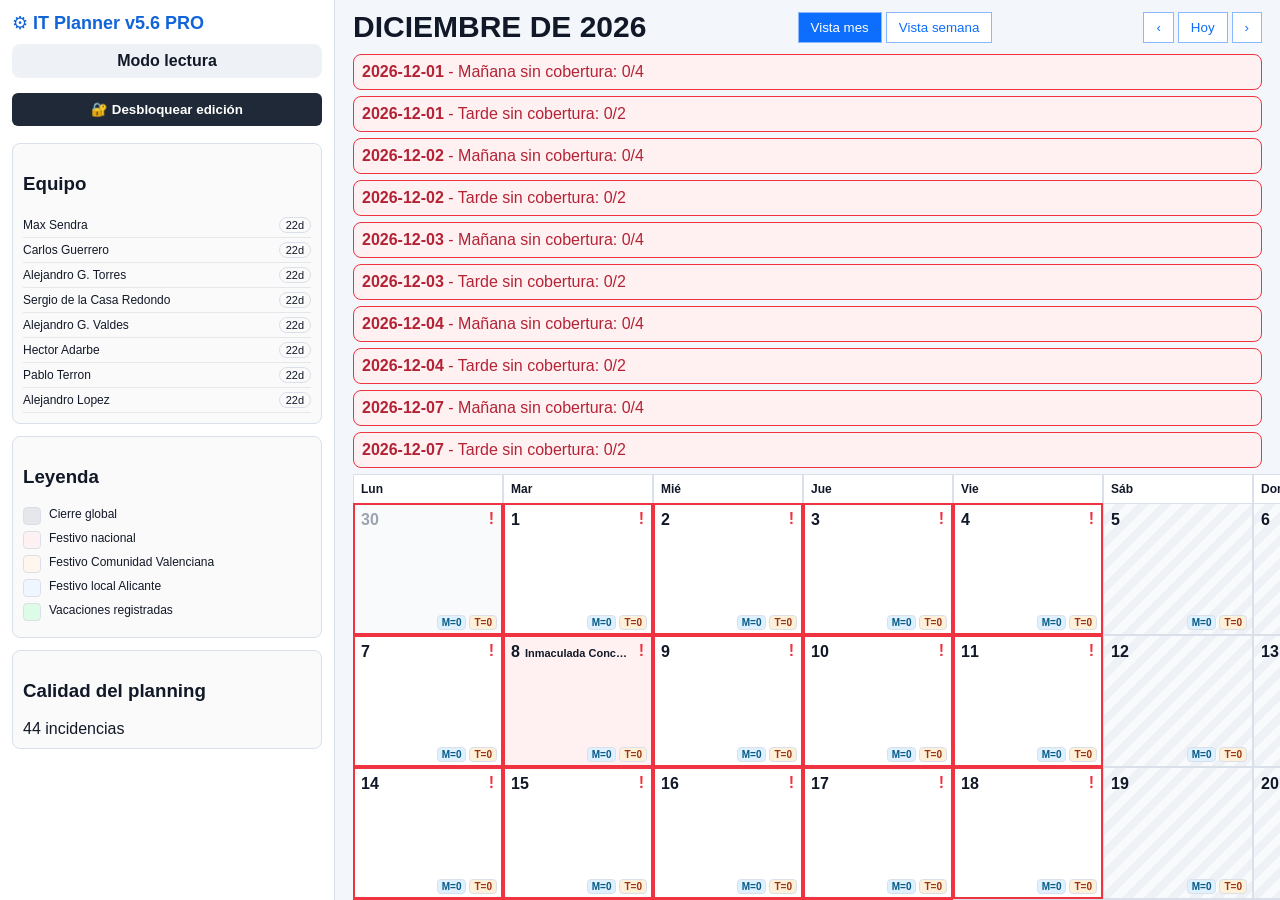
==== commit 3a57798b: "Add files via upload" ====
--- a/index.html
+++ b/index.html
@@ -23,16 +23,20 @@
     <section class="box"><h3>Calidad del planning</h3><div id="qualityBox"></div></section>
   </aside>
   <main class="main">
-    <header class="topbar"><h1 id="monthTitle"></h1><div class="nav"><button id="prev">‹</button><button id="today">Hoy</button><button id="next">›</button></div></header>
+    <header class="topbar">
+      <h1 id="monthTitle"></h1>
+      <div class="viewBtns"><button id="viewMonth">Vista mes</button><button id="viewWeek">Vista semana</button></div>
+      <div class="nav"><button id="prev">‹</button><button id="today">Hoy</button><button id="next">›</button></div>
+    </header>
     <section id="alerts" class="alerts"></section>
     <section id="calendar" class="calendar"></section>
   </main>
   <dialog id="adminDialog"><form method="dialog" class="card"><div class="dialogHeader"><h2>Acceso administrador</h2><button type="button" class="iconClose" data-close="adminDialog">×</button></div><p class="hint">Introduzca la contraseña de administrador.</p><input id="adminPassword" type="password" placeholder="Contraseña" autocomplete="off"><button id="doUnlock" class="btn primary">Entrar</button></form></dialog>
   <dialog id="dayDialog"><form method="dialog" class="card wide"><div class="dialogHeader"><h2 id="dayTitle"></h2><button type="button" class="iconClose" data-close="dayDialog">×</button></div><div id="dayMeta" class="hint"></div><div id="dayWarnings"></div><div class="two"><section><h3>Mañana</h3><div id="morningChecks"></div></section><section><h3>Tarde</h3><div id="eveningChecks"></div></section></div><button id="saveDay" class="btn primary adminOnly">Guardar</button></form></dialog>
-  <dialog id="vacDialog"><form method="dialog" class="card wide"><div class="dialogHeader"><h2>Vacaciones / Ausencias</h2><button type="button" class="iconClose" data-close="vacDialog">×</button></div><p class="hint">Reglas: máximo 2 personas fuera por semana. A partir del 15/07/2026, las vacaciones deben ser de mínimo 7 días naturales consecutivos y de lunes a domingo.</p><div class="two"><section><label>Persona</label><select id="vacUser"></select><label>Días naturales de vacaciones disponibles</label><input id="vacTotal" type="number" min="0" step="1"><button id="saveVacTotal" class="btn">Guardar días disponibles</button><label>Desde</label><input id="vacFrom" type="date"><label>Hasta</label><input id="vacTo" type="date"><label>Notas</label><input id="vacNotes" placeholder="Notas"><button id="addVacation" class="btn primary">Añadir vacaciones</button><button type="button" class="btn" data-close="vacDialog">Cerrar</button></section><section><div id="vacList"></div></section></div></form></dialog>
-  <dialog id="autoDialog"><form method="dialog" class="card"><div class="dialogHeader"><h2>Generador automático</h2><button type="button" class="iconClose" data-close="autoDialog">×</button></div><p class="hint">Puedes generar el mes visible o indicar un periodo concreto de fechas. El generador evita repetir tarde dos semanas seguidas si hay alternativa disponible.</p><button id="openVacFromAuto" class="btn">Revisar vacaciones</button><label>Desde</label><input id="autoFrom" type="date"><label>Hasta</label><input id="autoTo" type="date"><label><input id="overwriteMonth" type="checkbox"> Sobrescribir asignaciones existentes en el periodo</label><button id="runAuto" class="btn primary">Generar</button></form></dialog>
+  <dialog id="vacDialog"><form method="dialog" class="card wide"><div class="dialogHeader"><h2>Vacaciones / Ausencias</h2><button type="button" class="iconClose" data-close="vacDialog">×</button></div><p class="hint">Reglas: máximo 2 personas fuera por semana. A partir del 15/07/2026, mínimo 7 días naturales y de lunes a domingo.</p><div class="two"><section><label>Persona</label><select id="vacUser"></select><label>Días naturales disponibles</label><input id="vacTotal" type="number" min="0" step="1"><button id="saveVacTotal" class="btn">Guardar días disponibles</button><label>Desde</label><input id="vacFrom" type="date"><label>Hasta</label><input id="vacTo" type="date"><label>Notas</label><input id="vacNotes" placeholder="Notas"><button id="addVacation" class="btn primary">Añadir vacaciones</button><button type="button" class="btn" data-close="vacDialog">Cerrar</button></section><section><div id="vacList"></div></section></div></form></dialog>
+  <dialog id="autoDialog"><form method="dialog" class="card"><div class="dialogHeader"><h2>Generador automático</h2><button type="button" class="iconClose" data-close="autoDialog">×</button></div><p class="hint">Genera por rango. Mantiene semanas completas: quien está en mañana/tarde permanece esa semana en el mismo turno.</p><button id="openVacFromAuto" class="btn">Revisar vacaciones</button><label>Desde</label><input id="autoFrom" type="date"><label>Hasta</label><input id="autoTo" type="date"><label><input id="overwriteMonth" type="checkbox"> Sobrescribir asignaciones existentes</label><button id="runAuto" class="btn primary">Generar</button></form></dialog>
   <dialog id="reportDialog"><form method="dialog" class="card wide"><div class="dialogHeader"><h2>Reporte de horas</h2><button type="button" class="iconClose" data-close="reportDialog">×</button></div><div id="reportContent"></div><button id="downloadReport" class="btn primary">Descargar CSV</button></form></dialog>
   <dialog id="githubDialog"><form method="dialog" class="card"><div class="dialogHeader"><h2>Guardar en GitHub</h2><button type="button" class="iconClose" data-close="githubDialog">×</button></div><input id="ghToken" type="password" placeholder="Token GitHub" autocomplete="off"><input id="commitMsg" value="Update planning data"><button id="runGitHub" class="btn primary">Commit JSON</button></form></dialog>
   <script src="js/app.bundle.js" defer></script>
 </body>
-</html>
+</html>
--- a/css/styles.css
+++ b/css/styles.css
@@ -1 +1 @@
-*{box-sizing:border-box}body{margin:0;height:100vh;display:flex;background:#f3f6fb;font-family:Segoe UI,Arial,sans-serif;color:#111827}.sidebar{width:335px;background:#fff;border-right:1px solid #d9e0ea;padding:12px;overflow:auto}.brand{color:#1264d8;font-size:18px}.mode{padding:8px;border-radius:8px;text-align:center;font-weight:700;margin:10px 0}.readonly{background:#eef2f7}.admin{background:#e6f4ea;color:#137333}.hidden{display:none!important}.btn{width:100%;border:0;border-radius:6px;margin:5px 0;padding:9px 12px;background:#eef2f7;font-weight:700;cursor:pointer}.dark{background:#1f2937!important;color:#fff}.primary{background:#0d6efd!important;color:#fff}.box{border:1px solid #d9e0ea;border-radius:8px;background:#fafafa;margin-top:12px;padding:10px}.person{display:flex;justify-content:space-between;align-items:center;border-bottom:1px solid #e5e7eb;padding:4px 0;font-size:12px}.pill{font-size:11px;border:1px solid #d9e0ea;border-radius:999px;padding:1px 6px}.legendItem{display:flex;gap:8px;margin:6px 0;font-size:12px}.swatch{width:18px;height:18px;border:1px solid #d9e0ea;border-radius:4px}.main{flex:1;overflow:auto}.topbar{padding:10px 18px;display:flex;justify-content:space-between;align-items:center}.topbar h1{margin:0;font-size:30px}.nav button{border:1px solid #8ab8ff;background:#fff;color:#0d6efd;padding:7px 12px}.alerts{padding:0 18px}.alert{border:1px solid #ef3340;background:#fff1f2;color:#b42335;border-radius:8px;padding:8px;margin-bottom:6px}.calendar{display:grid;grid-template-columns:repeat(7,minmax(150px,1fr));padding:0 18px 18px}.dow{font-weight:800;font-size:12px;background:#fff;border:1px solid #d9e0ea;border-bottom:0;padding:7px}.day{min-height:132px;background:#fff;border:1px solid #d9e0ea;padding:7px;position:relative;cursor:pointer}.weekend{background:repeating-linear-gradient(135deg,#f8fafc,#f8fafc 8px,#eef2f7 8px,#eef2f7 16px)}.out{background:#f9fafb;color:#9ca3af}.national{background:#fff1f2}.regional{background:#fff7ed}.local{background:#eff6ff}.global_closed{background:#e5e7eb}.hasVacation{box-shadow:inset 0 -5px 0 #86efac}.issue{outline:2px solid #ef3340;outline-offset:-2px}.dayHeader{display:flex;align-items:baseline;gap:5px;min-height:18px}.daynum{font-weight:900}.holidayInline{font-size:11px;font-weight:700;white-space:nowrap;overflow:hidden;text-overflow:ellipsis;max-width:calc(100% - 30px)}.vacTag{font-size:11px;margin-top:4px;color:#166534;background:#dcfce7;border-radius:4px;padding:2px 4px;display:inline-block}.shift{font-size:11px;margin-top:4px;padding:3px 5px;border-left:3px solid #0d6efd;background:#dff1ff;white-space:nowrap;overflow:hidden;text-overflow:ellipsis}.evening{border-left-color:#f97316;background:#fff0d9;color:#9a3412}.issueDot{position:absolute;right:8px;top:6px;color:#ef3340;font-weight:900}.counts{position:absolute;right:5px;bottom:4px;display:flex;gap:3px}.count{font-size:10px;font-weight:800;border-radius:4px;padding:1px 4px;border:1px solid #d9e0ea}.countM{background:#dff1ff;color:#075985}.countT{background:#fff0d9;color:#9a3412}.vacCount{position:absolute;left:5px;bottom:4px;font-size:10px;font-weight:800;border-radius:4px;padding:1px 4px;background:#dcfce7;color:#166534;border:1px solid #86efac}dialog{border:0;background:transparent}dialog::backdrop{background:rgba(15,23,42,.45)}.card{background:#fff;border-radius:12px;box-shadow:0 20px 60px rgba(0,0,0,.25);padding:16px;width:min(560px,96vw)}.wide{width:min(1080px,96vw)}.dialogHeader{display:flex;align-items:center;justify-content:space-between;border-bottom:1px solid #e5e7eb;margin-bottom:10px}.dialogHeader h2{margin:0 0 10px}.iconClose{border:0;background:transparent;font-size:28px;cursor:pointer;line-height:1}.hint{font-size:12px;color:#6b7280;background:#f8fafc;border:1px solid #d9e0ea;border-radius:8px;padding:8px;margin:8px 0}.two{display:grid;grid-template-columns:1fr 1fr;gap:18px}.check{display:block;border:1px solid #d9e0ea;border-radius:8px;padding:7px;margin:5px 0;font-size:13px}.warn{border:1px solid #ef3340;background:#fff1f2;border-radius:8px;padding:8px;margin:6px 0;color:#b42335}.table{width:100%;border-collapse:collapse;font-size:13px}.table th,.table td{border-bottom:1px solid #e5e7eb;padding:7px;text-align:left}.table th{background:#f8fafc}input,select{width:100%;padding:8px;border:1px solid #d9e0ea;border-radius:6px;margin:6px 0}label{font-size:12px;font-weight:700;margin-top:6px;display:block}@media(max-width:900px){body{display:block;height:auto}.sidebar{width:auto}.calendar{grid-template-columns:1fr}.dow{display:none}.two{grid-template-columns:1fr}}+*{box-sizing:border-box}body{margin:0;height:100vh;display:flex;background:#f3f6fb;font-family:Segoe UI,Arial,sans-serif;color:#111827}.sidebar{width:335px;background:#fff;border-right:1px solid #d9e0ea;padding:12px;overflow:auto}.brand{color:#1264d8;font-size:18px}.mode{padding:8px;border-radius:8px;text-align:center;font-weight:700;margin:10px 0}.readonly{background:#eef2f7}.admin{background:#e6f4ea;color:#137333}.hidden{display:none!important}.btn{width:100%;border:0;border-radius:6px;margin:5px 0;padding:9px 12px;background:#eef2f7;font-weight:700;cursor:pointer}.dark{background:#1f2937!important;color:#fff}.primary{background:#0d6efd!important;color:#fff}.box{border:1px solid #d9e0ea;border-radius:8px;background:#fafafa;margin-top:12px;padding:10px}.person{display:flex;justify-content:space-between;align-items:center;border-bottom:1px solid #e5e7eb;padding:4px 0;font-size:12px}.pill{font-size:11px;border:1px solid #d9e0ea;border-radius:999px;padding:1px 6px}.legendItem{display:flex;gap:8px;margin:6px 0;font-size:12px}.swatch{width:18px;height:18px;border:1px solid #d9e0ea;border-radius:4px}.main{flex:1;overflow:auto}.topbar{padding:10px 18px;display:flex;gap:12px;justify-content:space-between;align-items:center}.topbar h1{margin:0;font-size:30px}.nav,.viewBtns{display:flex;gap:4px}.nav button,.viewBtns button{border:1px solid #8ab8ff;background:#fff;color:#0d6efd;padding:7px 12px}.viewBtns button.active{background:#0d6efd;color:#fff}.alerts{padding:0 18px}.alert{border:1px solid #ef3340;background:#fff1f2;color:#b42335;border-radius:8px;padding:8px;margin-bottom:6px}.calendar{display:grid;grid-template-columns:repeat(7,minmax(150px,1fr));padding:0 18px 18px}.calendar.week{grid-auto-rows:minmax(190px,auto)}.dow{font-weight:800;font-size:12px;background:#fff;border:1px solid #d9e0ea;border-bottom:0;padding:7px}.day{min-height:132px;background:#fff;border:1px solid #d9e0ea;padding:7px;position:relative;cursor:pointer}.week .day{min-height:230px}.weekend{background:repeating-linear-gradient(135deg,#f8fafc,#f8fafc 8px,#eef2f7 8px,#eef2f7 16px)}.out{background:#f9fafb;color:#9ca3af}.national{background:#fff1f2}.regional{background:#fff7ed}.local{background:#eff6ff}.global_closed{background:#e5e7eb}.hasVacation{box-shadow:inset 0 -5px 0 #86efac}.issue{outline:2px solid #ef3340;outline-offset:-2px}.dayHeader{display:flex;align-items:baseline;gap:5px;min-height:18px}.daynum{font-weight:900}.holidayInline{font-size:11px;font-weight:700;white-space:nowrap;overflow:hidden;text-overflow:ellipsis;max-width:calc(100% - 30px)}.vacTag{font-size:11px;margin-top:4px;color:#166534;background:#dcfce7;border-radius:4px;padding:2px 4px;display:inline-block}.shift{font-size:11px;margin-top:4px;padding:3px 5px;border-left:3px solid #0d6efd;background:#dff1ff;white-space:nowrap;overflow:hidden;text-overflow:ellipsis}.evening{border-left-color:#f97316;background:#fff0d9;color:#9a3412}.issueDot{position:absolute;right:8px;top:6px;color:#ef3340;font-weight:900}.counts{position:absolute;right:5px;bottom:4px;display:flex;gap:3px}.count{font-size:10px;font-weight:800;border-radius:4px;padding:1px 4px;border:1px solid #d9e0ea}.countM{background:#dff1ff;color:#075985}.countT{background:#fff0d9;color:#9a3412}.vacCount{position:absolute;left:5px;bottom:4px;font-size:10px;font-weight:800;border-radius:4px;padding:1px 4px;background:#dcfce7;color:#166534;border:1px solid #86efac}dialog{border:0;background:transparent}dialog::backdrop{background:rgba(15,23,42,.45)}.card{background:#fff;border-radius:12px;box-shadow:0 20px 60px rgba(0,0,0,.25);padding:16px;width:min(560px,96vw)}.wide{width:min(1080px,96vw)}.dialogHeader{display:flex;align-items:center;justify-content:space-between;border-bottom:1px solid #e5e7eb;margin-bottom:10px}.dialogHeader h2{margin:0 0 10px}.iconClose{border:0;background:transparent;font-size:28px;cursor:pointer;line-height:1}.hint{font-size:12px;color:#6b7280;background:#f8fafc;border:1px solid #d9e0ea;border-radius:8px;padding:8px;margin:8px 0}.two{display:grid;grid-template-columns:1fr 1fr;gap:18px}.check{display:block;border:1px solid #d9e0ea;border-radius:8px;padding:7px;margin:5px 0;font-size:13px}.warn{border:1px solid #ef3340;background:#fff1f2;border-radius:8px;padding:8px;margin:6px 0;color:#b42335}.table{width:100%;border-collapse:collapse;font-size:13px}.table th,.table td{border-bottom:1px solid #e5e7eb;padding:7px;text-align:left}.table th{background:#f8fafc}input,select{width:100%;padding:8px;border:1px solid #d9e0ea;border-radius:6px;margin:6px 0}label{font-size:12px;font-weight:700;margin-top:6px;display:block}@media(max-width:900px){body{display:block;height:auto}.sidebar{width:auto}.calendar{grid-template-columns:1fr}.dow{display:none}.two{grid-template-columns:1fr}}
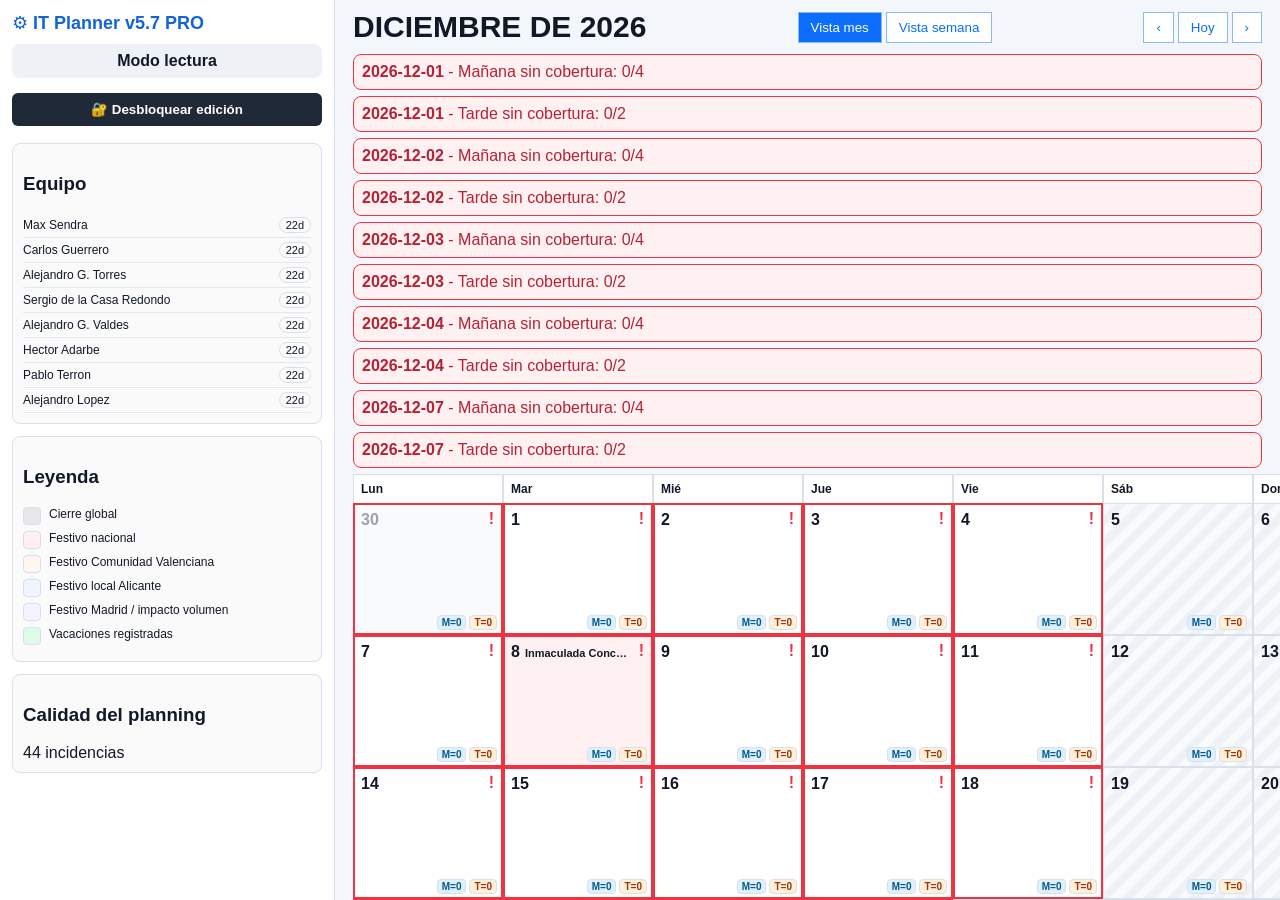
==== commit f87c2c48: "Add files via upload" ====
--- a/index.html
+++ b/index.html
@@ -3,7 +3,7 @@
 <head>
   <meta charset="utf-8">
   <meta name="viewport" content="width=device-width,initial-scale=1">
-  <title>IT Planner v5.6 PRO</title>
+  <title>IT Planner v5.7 PRO</title>
   <link rel="stylesheet" href="css/styles.css">
 </head>
 <body>
@@ -33,8 +33,8 @@
   </main>
   <dialog id="adminDialog"><form method="dialog" class="card"><div class="dialogHeader"><h2>Acceso administrador</h2><button type="button" class="iconClose" data-close="adminDialog">×</button></div><p class="hint">Introduzca la contraseña de administrador.</p><input id="adminPassword" type="password" placeholder="Contraseña" autocomplete="off"><button id="doUnlock" class="btn primary">Entrar</button></form></dialog>
   <dialog id="dayDialog"><form method="dialog" class="card wide"><div class="dialogHeader"><h2 id="dayTitle"></h2><button type="button" class="iconClose" data-close="dayDialog">×</button></div><div id="dayMeta" class="hint"></div><div id="dayWarnings"></div><div class="two"><section><h3>Mañana</h3><div id="morningChecks"></div></section><section><h3>Tarde</h3><div id="eveningChecks"></div></section></div><button id="saveDay" class="btn primary adminOnly">Guardar</button></form></dialog>
-  <dialog id="vacDialog"><form method="dialog" class="card wide"><div class="dialogHeader"><h2>Vacaciones / Ausencias</h2><button type="button" class="iconClose" data-close="vacDialog">×</button></div><p class="hint">Reglas: máximo 2 personas fuera por semana. A partir del 15/07/2026, mínimo 7 días naturales y de lunes a domingo.</p><div class="two"><section><label>Persona</label><select id="vacUser"></select><label>Días naturales disponibles</label><input id="vacTotal" type="number" min="0" step="1"><button id="saveVacTotal" class="btn">Guardar días disponibles</button><label>Desde</label><input id="vacFrom" type="date"><label>Hasta</label><input id="vacTo" type="date"><label>Notas</label><input id="vacNotes" placeholder="Notas"><button id="addVacation" class="btn primary">Añadir vacaciones</button><button type="button" class="btn" data-close="vacDialog">Cerrar</button></section><section><div id="vacList"></div></section></div></form></dialog>
-  <dialog id="autoDialog"><form method="dialog" class="card"><div class="dialogHeader"><h2>Generador automático</h2><button type="button" class="iconClose" data-close="autoDialog">×</button></div><p class="hint">Genera por rango. Mantiene semanas completas: quien está en mañana/tarde permanece esa semana en el mismo turno.</p><button id="openVacFromAuto" class="btn">Revisar vacaciones</button><label>Desde</label><input id="autoFrom" type="date"><label>Hasta</label><input id="autoTo" type="date"><label><input id="overwriteMonth" type="checkbox"> Sobrescribir asignaciones existentes</label><button id="runAuto" class="btn primary">Generar</button></form></dialog>
+  <dialog id="vacDialog"><form method="dialog" class="card wide"><div class="dialogHeader"><h2>Vacaciones / Ausencias</h2><button type="button" class="iconClose" data-close="vacDialog">×</button></div><p class="hint">Reglas: máximo recomendado 2 personas fuera por semana. Si se supera, la app avisa pero permite continuar. Desde 15/07/2026: mínimo 7 días naturales y lunes-domingo.</p><div class="two"><section><label>Persona</label><select id="vacUser"></select><label>Días naturales disponibles</label><input id="vacTotal" type="number" min="0" step="1"><button id="saveVacTotal" class="btn">Guardar días disponibles</button><label>Desde</label><input id="vacFrom" type="date"><label>Hasta</label><input id="vacTo" type="date"><label>Notas</label><input id="vacNotes" placeholder="Notas"><button id="addVacation" class="btn primary">Añadir vacaciones</button><button type="button" class="btn" data-close="vacDialog">Cerrar</button></section><section><div id="vacList"></div></section></div></form></dialog>
+  <dialog id="autoDialog"><form method="dialog" class="card"><div class="dialogHeader"><h2>Generador automático</h2><button type="button" class="iconClose" data-close="autoDialog">×</button></div><p class="hint">Genera por semanas completas. El reparto de tarde prioriza quien menos tarde/festivos legales acumula y evita repetir tarde la semana anterior si hay alternativa.</p><button id="openVacFromAuto" class="btn">Revisar vacaciones</button><label>Desde</label><input id="autoFrom" type="date"><label>Hasta</label><input id="autoTo" type="date"><label><input id="overwriteMonth" type="checkbox"> Sobrescribir asignaciones existentes</label><button id="runAuto" class="btn primary">Generar</button></form></dialog>
   <dialog id="reportDialog"><form method="dialog" class="card wide"><div class="dialogHeader"><h2>Reporte de horas</h2><button type="button" class="iconClose" data-close="reportDialog">×</button></div><div id="reportContent"></div><button id="downloadReport" class="btn primary">Descargar CSV</button></form></dialog>
   <dialog id="githubDialog"><form method="dialog" class="card"><div class="dialogHeader"><h2>Guardar en GitHub</h2><button type="button" class="iconClose" data-close="githubDialog">×</button></div><input id="ghToken" type="password" placeholder="Token GitHub" autocomplete="off"><input id="commitMsg" value="Update planning data"><button id="runGitHub" class="btn primary">Commit JSON</button></form></dialog>
   <script src="js/app.bundle.js" defer></script>
--- a/css/styles.css
+++ b/css/styles.css
@@ -1 +1 @@
-*{box-sizing:border-box}body{margin:0;height:100vh;display:flex;background:#f3f6fb;font-family:Segoe UI,Arial,sans-serif;color:#111827}.sidebar{width:335px;background:#fff;border-right:1px solid #d9e0ea;padding:12px;overflow:auto}.brand{color:#1264d8;font-size:18px}.mode{padding:8px;border-radius:8px;text-align:center;font-weight:700;margin:10px 0}.readonly{background:#eef2f7}.admin{background:#e6f4ea;color:#137333}.hidden{display:none!important}.btn{width:100%;border:0;border-radius:6px;margin:5px 0;padding:9px 12px;background:#eef2f7;font-weight:700;cursor:pointer}.dark{background:#1f2937!important;color:#fff}.primary{background:#0d6efd!important;color:#fff}.box{border:1px solid #d9e0ea;border-radius:8px;background:#fafafa;margin-top:12px;padding:10px}.person{display:flex;justify-content:space-between;align-items:center;border-bottom:1px solid #e5e7eb;padding:4px 0;font-size:12px}.pill{font-size:11px;border:1px solid #d9e0ea;border-radius:999px;padding:1px 6px}.legendItem{display:flex;gap:8px;margin:6px 0;font-size:12px}.swatch{width:18px;height:18px;border:1px solid #d9e0ea;border-radius:4px}.main{flex:1;overflow:auto}.topbar{padding:10px 18px;display:flex;gap:12px;justify-content:space-between;align-items:center}.topbar h1{margin:0;font-size:30px}.nav,.viewBtns{display:flex;gap:4px}.nav button,.viewBtns button{border:1px solid #8ab8ff;background:#fff;color:#0d6efd;padding:7px 12px}.viewBtns button.active{background:#0d6efd;color:#fff}.alerts{padding:0 18px}.alert{border:1px solid #ef3340;background:#fff1f2;color:#b42335;border-radius:8px;padding:8px;margin-bottom:6px}.calendar{display:grid;grid-template-columns:repeat(7,minmax(150px,1fr));padding:0 18px 18px}.calendar.week{grid-auto-rows:minmax(190px,auto)}.dow{font-weight:800;font-size:12px;background:#fff;border:1px solid #d9e0ea;border-bottom:0;padding:7px}.day{min-height:132px;background:#fff;border:1px solid #d9e0ea;padding:7px;position:relative;cursor:pointer}.week .day{min-height:230px}.weekend{background:repeating-linear-gradient(135deg,#f8fafc,#f8fafc 8px,#eef2f7 8px,#eef2f7 16px)}.out{background:#f9fafb;color:#9ca3af}.national{background:#fff1f2}.regional{background:#fff7ed}.local{background:#eff6ff}.global_closed{background:#e5e7eb}.hasVacation{box-shadow:inset 0 -5px 0 #86efac}.issue{outline:2px solid #ef3340;outline-offset:-2px}.dayHeader{display:flex;align-items:baseline;gap:5px;min-height:18px}.daynum{font-weight:900}.holidayInline{font-size:11px;font-weight:700;white-space:nowrap;overflow:hidden;text-overflow:ellipsis;max-width:calc(100% - 30px)}.vacTag{font-size:11px;margin-top:4px;color:#166534;background:#dcfce7;border-radius:4px;padding:2px 4px;display:inline-block}.shift{font-size:11px;margin-top:4px;padding:3px 5px;border-left:3px solid #0d6efd;background:#dff1ff;white-space:nowrap;overflow:hidden;text-overflow:ellipsis}.evening{border-left-color:#f97316;background:#fff0d9;color:#9a3412}.issueDot{position:absolute;right:8px;top:6px;color:#ef3340;font-weight:900}.counts{position:absolute;right:5px;bottom:4px;display:flex;gap:3px}.count{font-size:10px;font-weight:800;border-radius:4px;padding:1px 4px;border:1px solid #d9e0ea}.countM{background:#dff1ff;color:#075985}.countT{background:#fff0d9;color:#9a3412}.vacCount{position:absolute;left:5px;bottom:4px;font-size:10px;font-weight:800;border-radius:4px;padding:1px 4px;background:#dcfce7;color:#166534;border:1px solid #86efac}dialog{border:0;background:transparent}dialog::backdrop{background:rgba(15,23,42,.45)}.card{background:#fff;border-radius:12px;box-shadow:0 20px 60px rgba(0,0,0,.25);padding:16px;width:min(560px,96vw)}.wide{width:min(1080px,96vw)}.dialogHeader{display:flex;align-items:center;justify-content:space-between;border-bottom:1px solid #e5e7eb;margin-bottom:10px}.dialogHeader h2{margin:0 0 10px}.iconClose{border:0;background:transparent;font-size:28px;cursor:pointer;line-height:1}.hint{font-size:12px;color:#6b7280;background:#f8fafc;border:1px solid #d9e0ea;border-radius:8px;padding:8px;margin:8px 0}.two{display:grid;grid-template-columns:1fr 1fr;gap:18px}.check{display:block;border:1px solid #d9e0ea;border-radius:8px;padding:7px;margin:5px 0;font-size:13px}.warn{border:1px solid #ef3340;background:#fff1f2;border-radius:8px;padding:8px;margin:6px 0;color:#b42335}.table{width:100%;border-collapse:collapse;font-size:13px}.table th,.table td{border-bottom:1px solid #e5e7eb;padding:7px;text-align:left}.table th{background:#f8fafc}input,select{width:100%;padding:8px;border:1px solid #d9e0ea;border-radius:6px;margin:6px 0}label{font-size:12px;font-weight:700;margin-top:6px;display:block}@media(max-width:900px){body{display:block;height:auto}.sidebar{width:auto}.calendar{grid-template-columns:1fr}.dow{display:none}.two{grid-template-columns:1fr}}+*{box-sizing:border-box}body{margin:0;height:100vh;display:flex;background:#f3f6fb;font-family:Segoe UI,Arial,sans-serif;color:#111827}.sidebar{width:335px;background:#fff;border-right:1px solid #d9e0ea;padding:12px;overflow:auto}.brand{color:#1264d8;font-size:18px}.mode{padding:8px;border-radius:8px;text-align:center;font-weight:700;margin:10px 0}.readonly{background:#eef2f7}.admin{background:#e6f4ea;color:#137333}.hidden{display:none!important}.btn{width:100%;border:0;border-radius:6px;margin:5px 0;padding:9px 12px;background:#eef2f7;font-weight:700;cursor:pointer}.dark{background:#1f2937!important;color:#fff}.primary{background:#0d6efd!important;color:#fff}.box{border:1px solid #d9e0ea;border-radius:8px;background:#fafafa;margin-top:12px;padding:10px}.person{display:flex;justify-content:space-between;align-items:center;border-bottom:1px solid #e5e7eb;padding:4px 0;font-size:12px}.pill{font-size:11px;border:1px solid #d9e0ea;border-radius:999px;padding:1px 6px}.legendItem{display:flex;gap:8px;margin:6px 0;font-size:12px}.swatch{width:18px;height:18px;border:1px solid #d9e0ea;border-radius:4px}.main{flex:1;overflow:auto}.topbar{padding:10px 18px;display:flex;gap:12px;justify-content:space-between;align-items:center}.topbar h1{margin:0;font-size:30px}.nav,.viewBtns{display:flex;gap:4px}.nav button,.viewBtns button{border:1px solid #8ab8ff;background:#fff;color:#0d6efd;padding:7px 12px}.viewBtns button.active{background:#0d6efd;color:#fff}.alerts{padding:0 18px}.alert{border:1px solid #ef3340;background:#fff1f2;color:#b42335;border-radius:8px;padding:8px;margin-bottom:6px}.warnInline{border:1px solid #f59e0b;background:#fffbeb;color:#92400e;border-radius:8px;padding:8px;margin-bottom:6px}.calendar{display:grid;grid-template-columns:repeat(7,minmax(150px,1fr));padding:0 18px 18px}.calendar.week{grid-auto-rows:minmax(190px,auto)}.dow{font-weight:800;font-size:12px;background:#fff;border:1px solid #d9e0ea;border-bottom:0;padding:7px}.day{min-height:132px;background:#fff;border:1px solid #d9e0ea;padding:7px;position:relative;cursor:pointer}.week .day{min-height:230px}.weekend{background:repeating-linear-gradient(135deg,#f8fafc,#f8fafc 8px,#eef2f7 8px,#eef2f7 16px)}.out{background:#f9fafb;color:#9ca3af}.national{background:#fff1f2}.regional{background:#fff7ed}.local{background:#eff6ff}.madrid_volume{background:#f5f3ff}.global_closed{background:#e5e7eb}.hasVacation{box-shadow:inset 0 -5px 0 #86efac}.issue{outline:2px solid #ef3340;outline-offset:-2px}.dayHeader{display:flex;align-items:baseline;gap:5px;min-height:18px}.daynum{font-weight:900}.holidayInline{font-size:11px;font-weight:700;white-space:nowrap;overflow:hidden;text-overflow:ellipsis;max-width:calc(100% - 30px)}.vacTag{font-size:11px;margin-top:4px;color:#166534;background:#dcfce7;border-radius:4px;padding:2px 4px;display:inline-block}.shift{font-size:11px;margin-top:4px;padding:3px 5px;border-left:3px solid #0d6efd;background:#dff1ff;white-space:nowrap;overflow:hidden;text-overflow:ellipsis}.evening{border-left-color:#f97316;background:#fff0d9;color:#9a3412}.issueDot{position:absolute;right:8px;top:6px;color:#ef3340;font-weight:900}.counts{position:absolute;right:5px;bottom:4px;display:flex;gap:3px}.count{font-size:10px;font-weight:800;border-radius:4px;padding:1px 4px;border:1px solid #d9e0ea}.countM{background:#dff1ff;color:#075985}.countT{background:#fff0d9;color:#9a3412}.vacCount{position:absolute;left:5px;bottom:4px;font-size:10px;font-weight:800;border-radius:4px;padding:1px 4px;background:#dcfce7;color:#166534;border:1px solid #86efac}dialog{border:0;background:transparent}dialog::backdrop{background:rgba(15,23,42,.45)}.card{background:#fff;border-radius:12px;box-shadow:0 20px 60px rgba(0,0,0,.25);padding:16px;width:min(560px,96vw)}.wide{width:min(1180px,96vw)}.dialogHeader{display:flex;align-items:center;justify-content:space-between;border-bottom:1px solid #e5e7eb;margin-bottom:10px}.dialogHeader h2{margin:0 0 10px}.iconClose{border:0;background:transparent;font-size:28px;cursor:pointer;line-height:1}.hint{font-size:12px;color:#6b7280;background:#f8fafc;border:1px solid #d9e0ea;border-radius:8px;padding:8px;margin:8px 0}.two{display:grid;grid-template-columns:1fr 1fr;gap:18px}.check{display:block;border:1px solid #d9e0ea;border-radius:8px;padding:7px;margin:5px 0;font-size:13px}.warn{border:1px solid #ef3340;background:#fff1f2;border-radius:8px;padding:8px;margin:6px 0;color:#b42335}.table{width:100%;border-collapse:collapse;font-size:12px}.table th,.table td{border-bottom:1px solid #e5e7eb;padding:6px;text-align:left}.table th{background:#f8fafc}input,select{width:100%;padding:8px;border:1px solid #d9e0ea;border-radius:6px;margin:6px 0}label{font-size:12px;font-weight:700;margin-top:6px;display:block}@media(max-width:900px){body{display:block;height:auto}.sidebar{width:auto}.calendar{grid-template-columns:1fr}.dow{display:none}.two{grid-template-columns:1fr}}
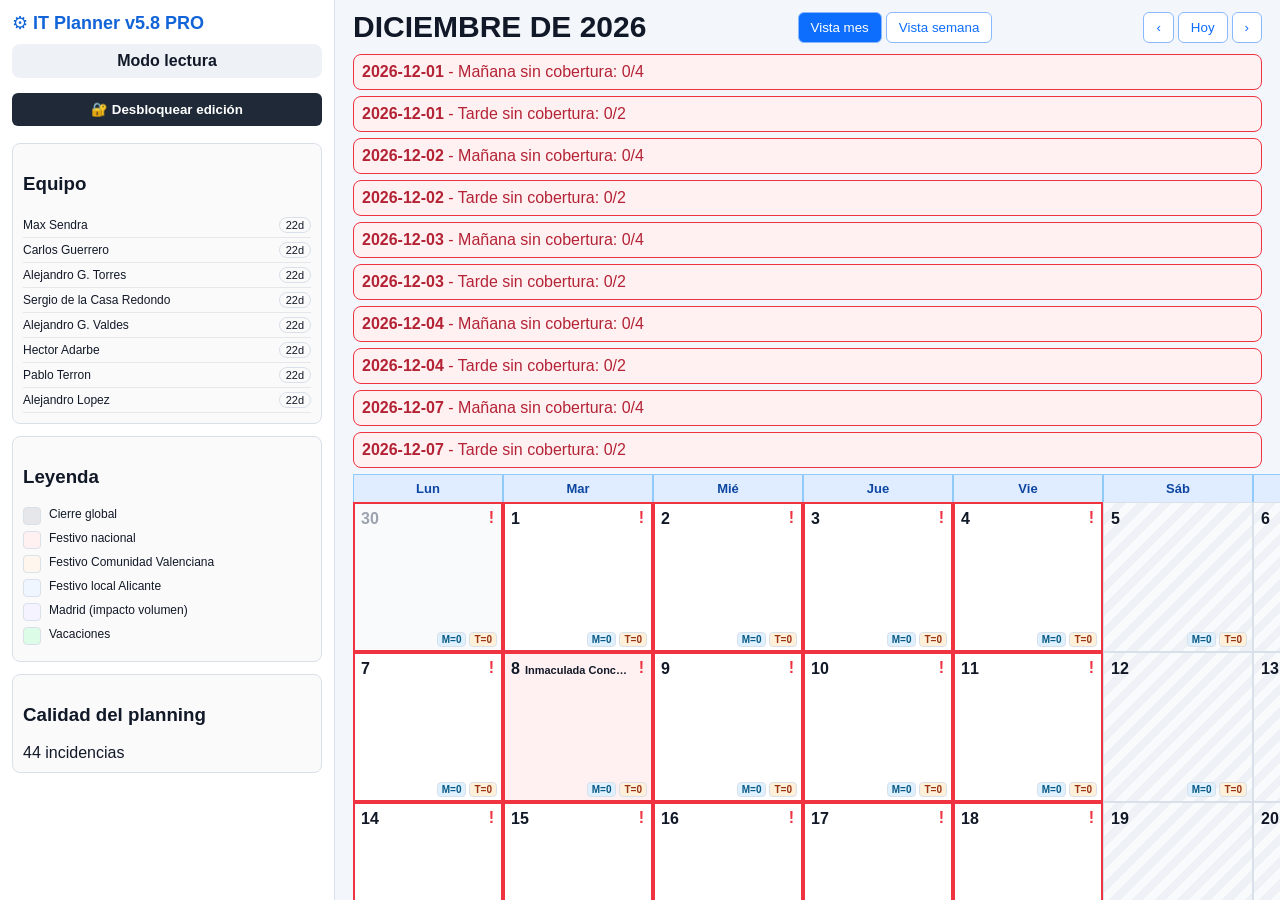
==== commit d7e597bd: "Add files via upload" ====
--- a/index.html
+++ b/index.html
@@ -3,13 +3,14 @@
 <head>
   <meta charset="utf-8">
   <meta name="viewport" content="width=device-width,initial-scale=1">
-  <title>IT Planner v5.7 PRO</title>
+  <title>IT Planner v5.8 PRO</title>
   <link rel="stylesheet" href="css/styles.css">
 </head>
 <body>
   <aside class="sidebar">
     <div class="brand">⚙ <strong id="appName">IT Planner</strong></div>
     <div id="modeBox" class="mode readonly">Modo lectura</div>
+
     <button id="btnUnlock" class="btn dark">🔐 Desbloquear edición</button>
     <button id="btnLock" class="btn adminOnly hidden">🔒 Bloquear edición</button>
     <button id="btnVacations" class="btn adminOnly hidden">🌴 Vacaciones / Ausencias</button>
@@ -17,26 +18,84 @@
     <button id="btnReport" class="btn adminOnly hidden">📊 Reporte de horas</button>
     <button id="btnGitHub" class="btn primary adminOnly hidden">☁ Guardar en GitHub</button>
     <button id="btnExport" class="btn adminOnly hidden">⬇ Exportar JSON</button>
+
     <section class="box"><h3>Equipo</h3><div id="teamList"></div></section>
     <section class="box"><h3>Leyenda</h3><div id="legend"></div></section>
     <section id="rulesBox" class="box adminOnly hidden"><h3>Reglas activas</h3><ul id="rulesList"></ul></section>
     <section class="box"><h3>Calidad del planning</h3><div id="qualityBox"></div></section>
   </aside>
+
   <main class="main">
     <header class="topbar">
       <h1 id="monthTitle"></h1>
-      <div class="viewBtns"><button id="viewMonth">Vista mes</button><button id="viewWeek">Vista semana</button></div>
-      <div class="nav"><button id="prev">‹</button><button id="today">Hoy</button><button id="next">›</button></div>
+      <div class="viewBtns">
+        <button id="viewMonth" class="active">Vista mes</button>
+        <button id="viewWeek">Vista semana</button>
+      </div>
+      <div class="nav">
+        <button id="prev">‹</button>
+        <button id="today">Hoy</button>
+        <button id="next">›</button>
+      </div>
     </header>
+
     <section id="alerts" class="alerts"></section>
     <section id="calendar" class="calendar"></section>
   </main>
-  <dialog id="adminDialog"><form method="dialog" class="card"><div class="dialogHeader"><h2>Acceso administrador</h2><button type="button" class="iconClose" data-close="adminDialog">×</button></div><p class="hint">Introduzca la contraseña de administrador.</p><input id="adminPassword" type="password" placeholder="Contraseña" autocomplete="off"><button id="doUnlock" class="btn primary">Entrar</button></form></dialog>
-  <dialog id="dayDialog"><form method="dialog" class="card wide"><div class="dialogHeader"><h2 id="dayTitle"></h2><button type="button" class="iconClose" data-close="dayDialog">×</button></div><div id="dayMeta" class="hint"></div><div id="dayWarnings"></div><div class="two"><section><h3>Mañana</h3><div id="morningChecks"></div></section><section><h3>Tarde</h3><div id="eveningChecks"></div></section></div><button id="saveDay" class="btn primary adminOnly">Guardar</button></form></dialog>
-  <dialog id="vacDialog"><form method="dialog" class="card wide"><div class="dialogHeader"><h2>Vacaciones / Ausencias</h2><button type="button" class="iconClose" data-close="vacDialog">×</button></div><p class="hint">Reglas: máximo recomendado 2 personas fuera por semana. Si se supera, la app avisa pero permite continuar. Desde 15/07/2026: mínimo 7 días naturales y lunes-domingo.</p><div class="two"><section><label>Persona</label><select id="vacUser"></select><label>Días naturales disponibles</label><input id="vacTotal" type="number" min="0" step="1"><button id="saveVacTotal" class="btn">Guardar días disponibles</button><label>Desde</label><input id="vacFrom" type="date"><label>Hasta</label><input id="vacTo" type="date"><label>Notas</label><input id="vacNotes" placeholder="Notas"><button id="addVacation" class="btn primary">Añadir vacaciones</button><button type="button" class="btn" data-close="vacDialog">Cerrar</button></section><section><div id="vacList"></div></section></div></form></dialog>
-  <dialog id="autoDialog"><form method="dialog" class="card"><div class="dialogHeader"><h2>Generador automático</h2><button type="button" class="iconClose" data-close="autoDialog">×</button></div><p class="hint">Genera por semanas completas. El reparto de tarde prioriza quien menos tarde/festivos legales acumula y evita repetir tarde la semana anterior si hay alternativa.</p><button id="openVacFromAuto" class="btn">Revisar vacaciones</button><label>Desde</label><input id="autoFrom" type="date"><label>Hasta</label><input id="autoTo" type="date"><label><input id="overwriteMonth" type="checkbox"> Sobrescribir asignaciones existentes</label><button id="runAuto" class="btn primary">Generar</button></form></dialog>
-  <dialog id="reportDialog"><form method="dialog" class="card wide"><div class="dialogHeader"><h2>Reporte de horas</h2><button type="button" class="iconClose" data-close="reportDialog">×</button></div><div id="reportContent"></div><button id="downloadReport" class="btn primary">Descargar CSV</button></form></dialog>
-  <dialog id="githubDialog"><form method="dialog" class="card"><div class="dialogHeader"><h2>Guardar en GitHub</h2><button type="button" class="iconClose" data-close="githubDialog">×</button></div><input id="ghToken" type="password" placeholder="Token GitHub" autocomplete="off"><input id="commitMsg" value="Update planning data"><button id="runGitHub" class="btn primary">Commit JSON</button></form></dialog>
+
+  <dialog id="adminDialog">
+    <form method="dialog" class="card">
+      <div class="dialogHeader"><h2>Acceso administrador</h2><button type="button" class="iconClose" data-close="adminDialog">×</button></div>
+      <p class="hint">Introduzca la contraseña de administrador.</p>
+      <input id="adminPassword" type="password" placeholder="Contraseña" autocomplete="off">
+      <button id="doUnlock" class="btn primary">Entrar</button>
+    </form>
+  </dialog>
+
+  <dialog id="vacDialog">
+    <form method="dialog" class="card wide">
+      <div class="dialogHeader"><h2>Vacaciones / Ausencias</h2><button type="button" class="iconClose" data-close="vacDialog">×</button></div>
+      <p class="hint">Regla recomendada: máximo 2 personas fuera por semana (si se supera, se avisa pero se permite). Desde 15/07/2026: mínimo 7 días naturales y lunes-domingo.</p>
+      <div class="two">
+        <section>
+          <label>Persona</label><select id="vacUser"></select>
+          <label>Días naturales disponibles</label><input id="vacTotal" type="number" min="0" step="1">
+          <button id="saveVacTotal" class="btn">Guardar días disponibles</button>
+          <label>Desde</label><input id="vacFrom" type="date">
+          <label>Hasta</label><input id="vacTo" type="date">
+          <label>Notas</label><input id="vacNotes" placeholder="Notas">
+          <button id="addVacation" class="btn primary">Añadir vacaciones</button>
+          <button type="button" class="btn" data-close="vacDialog">Cerrar</button>
+        </section>
+        <section><div id="vacList"></div></section>
+      </div>
+    </form>
+  </dialog>
+
+  <dialog id="autoDialog">
+    <form method="dialog" class="card">
+      <div class="dialogHeader"><h2>Generador automático</h2><button type="button" class="iconClose" data-close="autoDialog">×</button></div>
+      <p class="hint">Genera por rango. Usa TODO el histórico del año (schedule.json) para equilibrar tardes y festivos legales a nivel anual.</p>
+      <label>Desde</label><input id="autoFrom" type="date">
+      <label>Hasta</label><input id="autoTo" type="date">
+      <label><input id="overwrite" type="checkbox"> Sobrescribir asignaciones existentes</label>
+      <button id="runAuto" class="btn primary">Generar</button>
+    </form>
+  </dialog>
+
+  <dialog id="reportDialog">
+    <form method="dialog" class="card wide">
+      <div class="dialogHeader"><h2>Reporte de horas</h2><button type="button" class="iconClose" data-close="reportDialog">×</button></div>
+      <div class="reportSwitch">
+        <button type="button" id="repMonth" class="seg active">Mes</button>
+        <button type="button" id="repYear" class="seg">Año</button>
+      </div>
+      <div id="reportMeta" class="hint"></div>
+      <div id="reportContent"></div>
+      <button id="downloadReport" class="btn primary">Descargar CSV</button>
+    </form>
+  </dialog>
+
   <script src="js/app.bundle.js" defer></script>
 </body>
-</html>+</html>
--- a/css/styles.css
+++ b/css/styles.css
@@ -1 +1,67 @@
-*{box-sizing:border-box}body{margin:0;height:100vh;display:flex;background:#f3f6fb;font-family:Segoe UI,Arial,sans-serif;color:#111827}.sidebar{width:335px;background:#fff;border-right:1px solid #d9e0ea;padding:12px;overflow:auto}.brand{color:#1264d8;font-size:18px}.mode{padding:8px;border-radius:8px;text-align:center;font-weight:700;margin:10px 0}.readonly{background:#eef2f7}.admin{background:#e6f4ea;color:#137333}.hidden{display:none!important}.btn{width:100%;border:0;border-radius:6px;margin:5px 0;padding:9px 12px;background:#eef2f7;font-weight:700;cursor:pointer}.dark{background:#1f2937!important;color:#fff}.primary{background:#0d6efd!important;color:#fff}.box{border:1px solid #d9e0ea;border-radius:8px;background:#fafafa;margin-top:12px;padding:10px}.person{display:flex;justify-content:space-between;align-items:center;border-bottom:1px solid #e5e7eb;padding:4px 0;font-size:12px}.pill{font-size:11px;border:1px solid #d9e0ea;border-radius:999px;padding:1px 6px}.legendItem{display:flex;gap:8px;margin:6px 0;font-size:12px}.swatch{width:18px;height:18px;border:1px solid #d9e0ea;border-radius:4px}.main{flex:1;overflow:auto}.topbar{padding:10px 18px;display:flex;gap:12px;justify-content:space-between;align-items:center}.topbar h1{margin:0;font-size:30px}.nav,.viewBtns{display:flex;gap:4px}.nav button,.viewBtns button{border:1px solid #8ab8ff;background:#fff;color:#0d6efd;padding:7px 12px}.viewBtns button.active{background:#0d6efd;color:#fff}.alerts{padding:0 18px}.alert{border:1px solid #ef3340;background:#fff1f2;color:#b42335;border-radius:8px;padding:8px;margin-bottom:6px}.warnInline{border:1px solid #f59e0b;background:#fffbeb;color:#92400e;border-radius:8px;padding:8px;margin-bottom:6px}.calendar{display:grid;grid-template-columns:repeat(7,minmax(150px,1fr));padding:0 18px 18px}.calendar.week{grid-auto-rows:minmax(190px,auto)}.dow{font-weight:800;font-size:12px;background:#fff;border:1px solid #d9e0ea;border-bottom:0;padding:7px}.day{min-height:132px;background:#fff;border:1px solid #d9e0ea;padding:7px;position:relative;cursor:pointer}.week .day{min-height:230px}.weekend{background:repeating-linear-gradient(135deg,#f8fafc,#f8fafc 8px,#eef2f7 8px,#eef2f7 16px)}.out{background:#f9fafb;color:#9ca3af}.national{background:#fff1f2}.regional{background:#fff7ed}.local{background:#eff6ff}.madrid_volume{background:#f5f3ff}.global_closed{background:#e5e7eb}.hasVacation{box-shadow:inset 0 -5px 0 #86efac}.issue{outline:2px solid #ef3340;outline-offset:-2px}.dayHeader{display:flex;align-items:baseline;gap:5px;min-height:18px}.daynum{font-weight:900}.holidayInline{font-size:11px;font-weight:700;white-space:nowrap;overflow:hidden;text-overflow:ellipsis;max-width:calc(100% - 30px)}.vacTag{font-size:11px;margin-top:4px;color:#166534;background:#dcfce7;border-radius:4px;padding:2px 4px;display:inline-block}.shift{font-size:11px;margin-top:4px;padding:3px 5px;border-left:3px solid #0d6efd;background:#dff1ff;white-space:nowrap;overflow:hidden;text-overflow:ellipsis}.evening{border-left-color:#f97316;background:#fff0d9;color:#9a3412}.issueDot{position:absolute;right:8px;top:6px;color:#ef3340;font-weight:900}.counts{position:absolute;right:5px;bottom:4px;display:flex;gap:3px}.count{font-size:10px;font-weight:800;border-radius:4px;padding:1px 4px;border:1px solid #d9e0ea}.countM{background:#dff1ff;color:#075985}.countT{background:#fff0d9;color:#9a3412}.vacCount{position:absolute;left:5px;bottom:4px;font-size:10px;font-weight:800;border-radius:4px;padding:1px 4px;background:#dcfce7;color:#166534;border:1px solid #86efac}dialog{border:0;background:transparent}dialog::backdrop{background:rgba(15,23,42,.45)}.card{background:#fff;border-radius:12px;box-shadow:0 20px 60px rgba(0,0,0,.25);padding:16px;width:min(560px,96vw)}.wide{width:min(1180px,96vw)}.dialogHeader{display:flex;align-items:center;justify-content:space-between;border-bottom:1px solid #e5e7eb;margin-bottom:10px}.dialogHeader h2{margin:0 0 10px}.iconClose{border:0;background:transparent;font-size:28px;cursor:pointer;line-height:1}.hint{font-size:12px;color:#6b7280;background:#f8fafc;border:1px solid #d9e0ea;border-radius:8px;padding:8px;margin:8px 0}.two{display:grid;grid-template-columns:1fr 1fr;gap:18px}.check{display:block;border:1px solid #d9e0ea;border-radius:8px;padding:7px;margin:5px 0;font-size:13px}.warn{border:1px solid #ef3340;background:#fff1f2;border-radius:8px;padding:8px;margin:6px 0;color:#b42335}.table{width:100%;border-collapse:collapse;font-size:12px}.table th,.table td{border-bottom:1px solid #e5e7eb;padding:6px;text-align:left}.table th{background:#f8fafc}input,select{width:100%;padding:8px;border:1px solid #d9e0ea;border-radius:6px;margin:6px 0}label{font-size:12px;font-weight:700;margin-top:6px;display:block}@media(max-width:900px){body{display:block;height:auto}.sidebar{width:auto}.calendar{grid-template-columns:1fr}.dow{display:none}.two{grid-template-columns:1fr}}+*{box-sizing:border-box}body{margin:0;height:100vh;display:flex;background:#f3f6fb;font-family:Segoe UI,Arial,sans-serif;color:#111827}
+.sidebar{width:335px;background:#fff;border-right:1px solid #d9e0ea;padding:12px;overflow:auto}
+.brand{color:#1264d8;font-size:18px}
+.mode{padding:8px;border-radius:8px;text-align:center;font-weight:700;margin:10px 0}
+.readonly{background:#eef2f7}
+.admin{background:#e6f4ea;color:#137333}
+.hidden{display:none!important}
+.btn{width:100%;border:0;border-radius:6px;margin:5px 0;padding:9px 12px;background:#eef2f7;font-weight:700;cursor:pointer}
+.dark{background:#1f2937!important;color:#fff}
+.primary{background:#0d6efd!important;color:#fff}
+.box{border:1px solid #d9e0ea;border-radius:8px;background:#fafafa;margin-top:12px;padding:10px}
+.person{display:flex;justify-content:space-between;align-items:center;border-bottom:1px solid #e5e7eb;padding:4px 0;font-size:12px}
+.pill{font-size:11px;border:1px solid #d9e0ea;border-radius:999px;padding:1px 6px}
+.legendItem{display:flex;gap:8px;margin:6px 0;font-size:12px}
+.swatch{width:18px;height:18px;border:1px solid #d9e0ea;border-radius:4px}
+.main{flex:1;overflow:auto}
+.topbar{padding:10px 18px;display:flex;gap:12px;justify-content:space-between;align-items:center}
+.topbar h1{margin:0;font-size:30px}
+.nav,.viewBtns{display:flex;gap:4px}
+.nav button,.viewBtns button{border:1px solid #8ab8ff;background:#fff;color:#0d6efd;padding:7px 12px;border-radius:6px}
+.viewBtns button.active{background:#0d6efd;color:#fff}
+.alerts{padding:0 18px}
+.alert{border:1px solid #ef3340;background:#fff1f2;color:#b42335;border-radius:8px;padding:8px;margin-bottom:6px}
+.calendar{display:grid;grid-template-columns:repeat(7,minmax(150px,1fr));padding:0 18px 18px}
+.dow{font-weight:900;font-size:13px;background:#e0ecff;color:#0d47a1;border:1px solid #90caf9;border-bottom:0;padding:6px;text-align:center}
+.day{min-height:150px;background:#fff;border:1px solid #d9e0ea;padding:7px;position:relative;cursor:pointer}
+.calendar.week{background:#f8fafc;border-top:2px solid #0d6efd}
+.calendar.week .day{min-height:160px;background:#fafdff}
+.weekend{background:repeating-linear-gradient(135deg,#f8fafc,#f8fafc 8px,#eef2f7 8px,#eef2f7 16px)}
+.out{background:#f9fafb;color:#9ca3af}
+.national{background:#fff1f2}
+.regional{background:#fff7ed}
+.local{background:#eff6ff}
+.madrid_volume{background:#f5f3ff}
+.global_closed{background:#e5e7eb}
+.hasVacation{box-shadow:inset 0 -5px 0 #86efac}
+.issue{outline:2px solid #ef3340;outline-offset:-2px}
+.dayHeader{display:flex;align-items:baseline;gap:5px;min-height:18px}
+.daynum{font-weight:900}
+.holidayInline{font-size:11px;font-weight:700;white-space:nowrap;overflow:hidden;text-overflow:ellipsis;max-width:calc(100% - 30px)}
+.shift{font-size:11px;margin-top:4px;padding:3px 5px;border-left:3px solid #0d6efd;background:#dff1ff;white-space:nowrap;overflow:hidden;text-overflow:ellipsis}
+.evening{border-left-color:#f97316;background:#fff0d9;color:#9a3412}
+.vacTag{font-size:11px;margin-top:4px;color:#166534;background:#dcfce7;border-radius:4px;padding:2px 4px;display:inline-block}
+.issueDot{position:absolute;right:8px;top:6px;color:#ef3340;font-weight:900}
+.counts{position:absolute;right:5px;bottom:4px;display:flex;gap:3px}
+.count{font-size:10px;font-weight:900;border-radius:4px;padding:1px 4px;border:1px solid #d9e0ea}
+.countM{background:#dff1ff;color:#075985}
+.countT{background:#fff0d9;color:#9a3412}
+.vacCount{position:absolute;left:5px;bottom:4px;font-size:10px;font-weight:900;border-radius:4px;padding:1px 4px;background:#dcfce7;color:#166534;border:1px solid #86efac}
+.reportSwitch{display:flex;gap:6px;margin:8px 0}
+.seg{border:1px solid #8ab8ff;background:#fff;color:#0d6efd;padding:6px 10px;border-radius:999px;font-weight:800;cursor:pointer}
+.seg.active{background:#0d6efd;color:#fff}
+
+dialog{border:0;background:transparent}
+dialog::backdrop{background:rgba(15,23,42,.45)}
+.card{background:#fff;border-radius:12px;box-shadow:0 20px 60px rgba(0,0,0,.25);padding:16px;width:min(560px,96vw)}
+.wide{width:min(1180px,96vw)}
+.dialogHeader{display:flex;align-items:center;justify-content:space-between;border-bottom:1px solid #e5e7eb;margin-bottom:10px}
+.iconClose{border:0;background:transparent;font-size:28px;cursor:pointer;line-height:1}
+.hint{font-size:12px;color:#6b7280;background:#f8fafc;border:1px solid #d9e0ea;border-radius:8px;padding:8px;margin:8px 0}
+.two{display:grid;grid-template-columns:1fr 1fr;gap:18px}
+.table{width:100%;border-collapse:collapse;font-size:12px}
+.table th,.table td{border-bottom:1px solid #e5e7eb;padding:6px;text-align:left}
+.table th{background:#f8fafc}
+input,select{width:100%;padding:8px;border:1px solid #d9e0ea;border-radius:6px;margin:6px 0}
+label{font-size:12px;font-weight:800;margin-top:6px;display:block}
+@media(max-width:900px){body{display:block;height:auto}.sidebar{width:auto}.calendar{grid-template-columns:1fr}.dow{display:none}.two{grid-template-columns:1fr}}
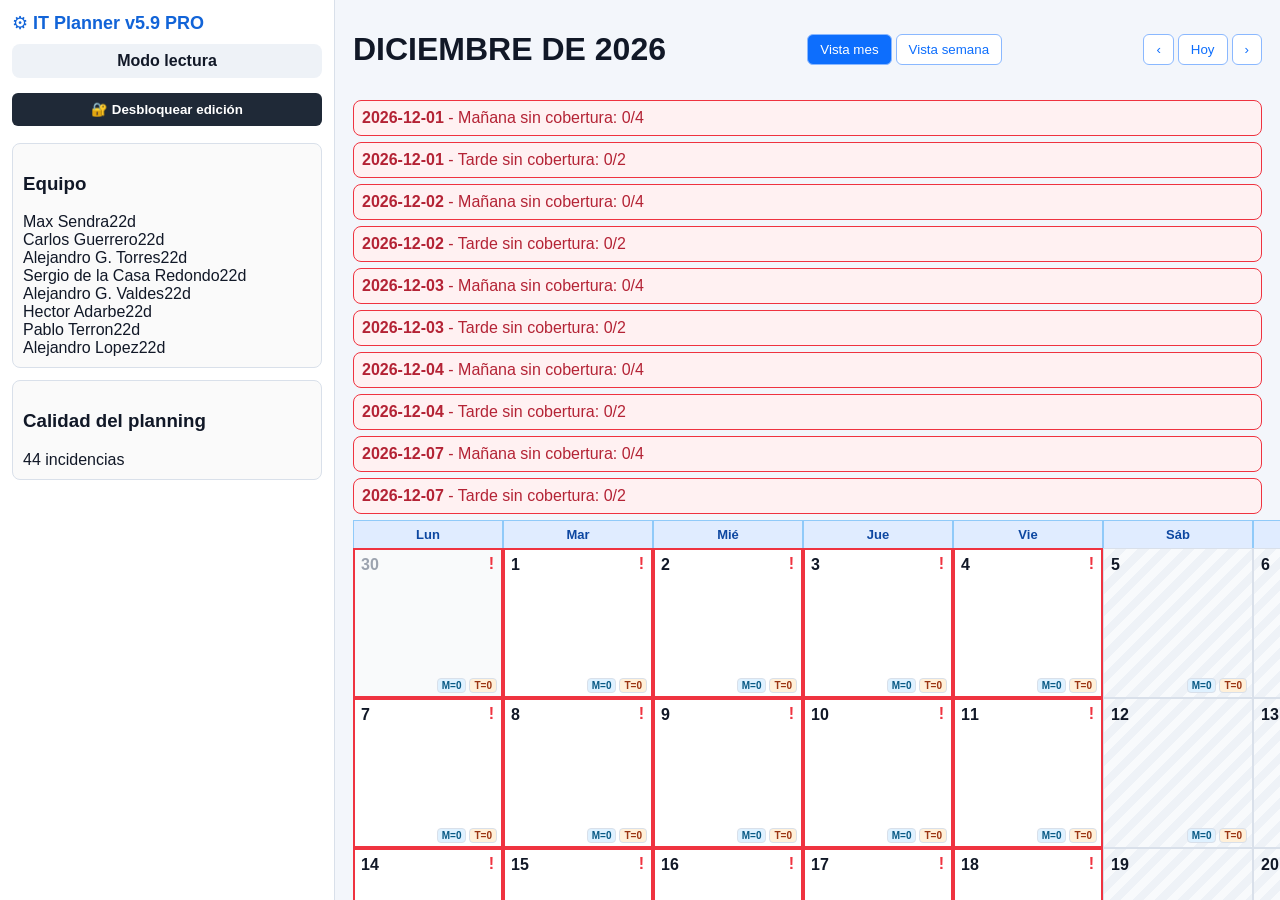
==== commit 722ac925: "Add files via upload" ====
--- a/index.html
+++ b/index.html
@@ -1,101 +1,29 @@
 <!doctype html>
-<html lang="es">
-<head>
-  <meta charset="utf-8">
-  <meta name="viewport" content="width=device-width,initial-scale=1">
-  <title>IT Planner v5.8 PRO</title>
-  <link rel="stylesheet" href="css/styles.css">
-</head>
+<html lang="es"><head><meta charset="utf-8"><meta name="viewport" content="width=device-width,initial-scale=1"><title>IT Planner v5.9 PRO</title>
+<link rel="stylesheet" href="css/styles.css"></head>
 <body>
-  <aside class="sidebar">
-    <div class="brand">⚙ <strong id="appName">IT Planner</strong></div>
-    <div id="modeBox" class="mode readonly">Modo lectura</div>
-
-    <button id="btnUnlock" class="btn dark">🔐 Desbloquear edición</button>
-    <button id="btnLock" class="btn adminOnly hidden">🔒 Bloquear edición</button>
-    <button id="btnVacations" class="btn adminOnly hidden">🌴 Vacaciones / Ausencias</button>
-    <button id="btnAuto" class="btn dark adminOnly hidden">🪄 Generador automático</button>
-    <button id="btnReport" class="btn adminOnly hidden">📊 Reporte de horas</button>
-    <button id="btnGitHub" class="btn primary adminOnly hidden">☁ Guardar en GitHub</button>
-    <button id="btnExport" class="btn adminOnly hidden">⬇ Exportar JSON</button>
-
-    <section class="box"><h3>Equipo</h3><div id="teamList"></div></section>
-    <section class="box"><h3>Leyenda</h3><div id="legend"></div></section>
-    <section id="rulesBox" class="box adminOnly hidden"><h3>Reglas activas</h3><ul id="rulesList"></ul></section>
-    <section class="box"><h3>Calidad del planning</h3><div id="qualityBox"></div></section>
-  </aside>
-
-  <main class="main">
-    <header class="topbar">
-      <h1 id="monthTitle"></h1>
-      <div class="viewBtns">
-        <button id="viewMonth" class="active">Vista mes</button>
-        <button id="viewWeek">Vista semana</button>
-      </div>
-      <div class="nav">
-        <button id="prev">‹</button>
-        <button id="today">Hoy</button>
-        <button id="next">›</button>
-      </div>
-    </header>
-
-    <section id="alerts" class="alerts"></section>
-    <section id="calendar" class="calendar"></section>
-  </main>
-
-  <dialog id="adminDialog">
-    <form method="dialog" class="card">
-      <div class="dialogHeader"><h2>Acceso administrador</h2><button type="button" class="iconClose" data-close="adminDialog">×</button></div>
-      <p class="hint">Introduzca la contraseña de administrador.</p>
-      <input id="adminPassword" type="password" placeholder="Contraseña" autocomplete="off">
-      <button id="doUnlock" class="btn primary">Entrar</button>
-    </form>
-  </dialog>
-
-  <dialog id="vacDialog">
-    <form method="dialog" class="card wide">
-      <div class="dialogHeader"><h2>Vacaciones / Ausencias</h2><button type="button" class="iconClose" data-close="vacDialog">×</button></div>
-      <p class="hint">Regla recomendada: máximo 2 personas fuera por semana (si se supera, se avisa pero se permite). Desde 15/07/2026: mínimo 7 días naturales y lunes-domingo.</p>
-      <div class="two">
-        <section>
-          <label>Persona</label><select id="vacUser"></select>
-          <label>Días naturales disponibles</label><input id="vacTotal" type="number" min="0" step="1">
-          <button id="saveVacTotal" class="btn">Guardar días disponibles</button>
-          <label>Desde</label><input id="vacFrom" type="date">
-          <label>Hasta</label><input id="vacTo" type="date">
-          <label>Notas</label><input id="vacNotes" placeholder="Notas">
-          <button id="addVacation" class="btn primary">Añadir vacaciones</button>
-          <button type="button" class="btn" data-close="vacDialog">Cerrar</button>
-        </section>
-        <section><div id="vacList"></div></section>
-      </div>
-    </form>
-  </dialog>
-
-  <dialog id="autoDialog">
-    <form method="dialog" class="card">
-      <div class="dialogHeader"><h2>Generador automático</h2><button type="button" class="iconClose" data-close="autoDialog">×</button></div>
-      <p class="hint">Genera por rango. Usa TODO el histórico del año (schedule.json) para equilibrar tardes y festivos legales a nivel anual.</p>
-      <label>Desde</label><input id="autoFrom" type="date">
-      <label>Hasta</label><input id="autoTo" type="date">
-      <label><input id="overwrite" type="checkbox"> Sobrescribir asignaciones existentes</label>
-      <button id="runAuto" class="btn primary">Generar</button>
-    </form>
-  </dialog>
-
-  <dialog id="reportDialog">
-    <form method="dialog" class="card wide">
-      <div class="dialogHeader"><h2>Reporte de horas</h2><button type="button" class="iconClose" data-close="reportDialog">×</button></div>
-      <div class="reportSwitch">
-        <button type="button" id="repMonth" class="seg active">Mes</button>
-        <button type="button" id="repYear" class="seg">Año</button>
-      </div>
-      <div id="reportMeta" class="hint"></div>
-      <div id="reportContent"></div>
-      <button id="downloadReport" class="btn primary">Descargar CSV</button>
-    </form>
-  </dialog>
-
-  <script src="js/app.bundle.js" defer></script>
-</body>
-</html>
+<aside class="sidebar">
+  <div class="brand">⚙ <strong id="appName">IT Planner</strong></div>
+  <div id="modeBox" class="mode readonly">Modo lectura</div>
+  <button id="btnUnlock" class="btn dark">🔐 Desbloquear edición</button>
+  <button id="btnLock" class="btn adminOnly hidden">🔒 Bloquear edición</button>
+  <button id="btnVacations" class="btn adminOnly hidden">🌴 Vacaciones / Ausencias</button>
+  <button id="btnAuto" class="btn dark adminOnly hidden">🪄 Generador automático</button>
+  <button id="btnReport" class="btn adminOnly hidden">📊 Reporte de horas</button>
+  <section class="box"><h3>Equipo</h3><div id="teamList"></div></section>
+  <section class="box"><h3>Calidad del planning</h3><div id="qualityBox"></div></section>
+</aside>
+<main class="main">
+  <header class="topbar">
+    <h1 id="monthTitle"></h1>
+    <div class="viewBtns"><button id="viewMonth" class="active">Vista mes</button><button id="viewWeek">Vista semana</button></div>
+    <div class="nav"><button id="prev">‹</button><button id="today">Hoy</button><button id="next">›</button></div>
+  </header>
+  <section id="alerts" class="alerts"></section>
+  <section id="calendar" class="calendar"></section>
+</main>
+<dialog id="adminDialog"><form method="dialog" class="card"><div class="dialogHeader"><h2>Acceso administrador</h2><button type="button" class="iconClose" data-close="adminDialog">×</button></div><input id="adminPassword" type="password" placeholder="Contraseña"><button id="doUnlock" class="btn primary">Entrar</button></form></dialog>
+<dialog id="autoDialog"><form method="dialog" class="card"><div class="dialogHeader"><h2>Generador automático</h2><button type="button" class="iconClose" data-close="autoDialog">×</button></div><label>Desde</label><input id="autoFrom" type="date"><label>Hasta</label><input id="autoTo" type="date"><label><input id="overwrite" type="checkbox"> Sobrescribir</label><button id="runAuto" class="btn primary">Generar</button></form></dialog>
+<dialog id="reportDialog"><form method="dialog" class="card wide"><div class="dialogHeader"><h2>Reporte de horas</h2><button type="button" class="iconClose" data-close="reportDialog">×</button></div><div class="reportSwitch"><button type="button" id="repMonth" class="seg">Mes</button><button type="button" id="repYear" class="seg active">Año</button></div><div id="reportMeta" class="hint"></div><div id="reportContent"></div><button id="downloadReport" class="btn primary">Descargar CSV</button></form></dialog>
+<script src="js/app.bundle.js" defer></script>
+</body></html>
--- a/css/styles.css
+++ b/css/styles.css
@@ -1,67 +1 @@
-*{box-sizing:border-box}body{margin:0;height:100vh;display:flex;background:#f3f6fb;font-family:Segoe UI,Arial,sans-serif;color:#111827}
-.sidebar{width:335px;background:#fff;border-right:1px solid #d9e0ea;padding:12px;overflow:auto}
-.brand{color:#1264d8;font-size:18px}
-.mode{padding:8px;border-radius:8px;text-align:center;font-weight:700;margin:10px 0}
-.readonly{background:#eef2f7}
-.admin{background:#e6f4ea;color:#137333}
-.hidden{display:none!important}
-.btn{width:100%;border:0;border-radius:6px;margin:5px 0;padding:9px 12px;background:#eef2f7;font-weight:700;cursor:pointer}
-.dark{background:#1f2937!important;color:#fff}
-.primary{background:#0d6efd!important;color:#fff}
-.box{border:1px solid #d9e0ea;border-radius:8px;background:#fafafa;margin-top:12px;padding:10px}
-.person{display:flex;justify-content:space-between;align-items:center;border-bottom:1px solid #e5e7eb;padding:4px 0;font-size:12px}
-.pill{font-size:11px;border:1px solid #d9e0ea;border-radius:999px;padding:1px 6px}
-.legendItem{display:flex;gap:8px;margin:6px 0;font-size:12px}
-.swatch{width:18px;height:18px;border:1px solid #d9e0ea;border-radius:4px}
-.main{flex:1;overflow:auto}
-.topbar{padding:10px 18px;display:flex;gap:12px;justify-content:space-between;align-items:center}
-.topbar h1{margin:0;font-size:30px}
-.nav,.viewBtns{display:flex;gap:4px}
-.nav button,.viewBtns button{border:1px solid #8ab8ff;background:#fff;color:#0d6efd;padding:7px 12px;border-radius:6px}
-.viewBtns button.active{background:#0d6efd;color:#fff}
-.alerts{padding:0 18px}
-.alert{border:1px solid #ef3340;background:#fff1f2;color:#b42335;border-radius:8px;padding:8px;margin-bottom:6px}
-.calendar{display:grid;grid-template-columns:repeat(7,minmax(150px,1fr));padding:0 18px 18px}
-.dow{font-weight:900;font-size:13px;background:#e0ecff;color:#0d47a1;border:1px solid #90caf9;border-bottom:0;padding:6px;text-align:center}
-.day{min-height:150px;background:#fff;border:1px solid #d9e0ea;padding:7px;position:relative;cursor:pointer}
-.calendar.week{background:#f8fafc;border-top:2px solid #0d6efd}
-.calendar.week .day{min-height:160px;background:#fafdff}
-.weekend{background:repeating-linear-gradient(135deg,#f8fafc,#f8fafc 8px,#eef2f7 8px,#eef2f7 16px)}
-.out{background:#f9fafb;color:#9ca3af}
-.national{background:#fff1f2}
-.regional{background:#fff7ed}
-.local{background:#eff6ff}
-.madrid_volume{background:#f5f3ff}
-.global_closed{background:#e5e7eb}
-.hasVacation{box-shadow:inset 0 -5px 0 #86efac}
-.issue{outline:2px solid #ef3340;outline-offset:-2px}
-.dayHeader{display:flex;align-items:baseline;gap:5px;min-height:18px}
-.daynum{font-weight:900}
-.holidayInline{font-size:11px;font-weight:700;white-space:nowrap;overflow:hidden;text-overflow:ellipsis;max-width:calc(100% - 30px)}
-.shift{font-size:11px;margin-top:4px;padding:3px 5px;border-left:3px solid #0d6efd;background:#dff1ff;white-space:nowrap;overflow:hidden;text-overflow:ellipsis}
-.evening{border-left-color:#f97316;background:#fff0d9;color:#9a3412}
-.vacTag{font-size:11px;margin-top:4px;color:#166534;background:#dcfce7;border-radius:4px;padding:2px 4px;display:inline-block}
-.issueDot{position:absolute;right:8px;top:6px;color:#ef3340;font-weight:900}
-.counts{position:absolute;right:5px;bottom:4px;display:flex;gap:3px}
-.count{font-size:10px;font-weight:900;border-radius:4px;padding:1px 4px;border:1px solid #d9e0ea}
-.countM{background:#dff1ff;color:#075985}
-.countT{background:#fff0d9;color:#9a3412}
-.vacCount{position:absolute;left:5px;bottom:4px;font-size:10px;font-weight:900;border-radius:4px;padding:1px 4px;background:#dcfce7;color:#166534;border:1px solid #86efac}
-.reportSwitch{display:flex;gap:6px;margin:8px 0}
-.seg{border:1px solid #8ab8ff;background:#fff;color:#0d6efd;padding:6px 10px;border-radius:999px;font-weight:800;cursor:pointer}
-.seg.active{background:#0d6efd;color:#fff}
-
-dialog{border:0;background:transparent}
-dialog::backdrop{background:rgba(15,23,42,.45)}
-.card{background:#fff;border-radius:12px;box-shadow:0 20px 60px rgba(0,0,0,.25);padding:16px;width:min(560px,96vw)}
-.wide{width:min(1180px,96vw)}
-.dialogHeader{display:flex;align-items:center;justify-content:space-between;border-bottom:1px solid #e5e7eb;margin-bottom:10px}
-.iconClose{border:0;background:transparent;font-size:28px;cursor:pointer;line-height:1}
-.hint{font-size:12px;color:#6b7280;background:#f8fafc;border:1px solid #d9e0ea;border-radius:8px;padding:8px;margin:8px 0}
-.two{display:grid;grid-template-columns:1fr 1fr;gap:18px}
-.table{width:100%;border-collapse:collapse;font-size:12px}
-.table th,.table td{border-bottom:1px solid #e5e7eb;padding:6px;text-align:left}
-.table th{background:#f8fafc}
-input,select{width:100%;padding:8px;border:1px solid #d9e0ea;border-radius:6px;margin:6px 0}
-label{font-size:12px;font-weight:800;margin-top:6px;display:block}
-@media(max-width:900px){body{display:block;height:auto}.sidebar{width:auto}.calendar{grid-template-columns:1fr}.dow{display:none}.two{grid-template-columns:1fr}}
+*{box-sizing:border-box}body{margin:0;height:100vh;display:flex;background:#f3f6fb;font-family:Segoe UI,Arial,sans-serif;color:#111827}.sidebar{width:335px;background:#fff;border-right:1px solid #d9e0ea;padding:12px;overflow:auto}.brand{color:#1264d8;font-size:18px}.mode{padding:8px;border-radius:8px;text-align:center;font-weight:700;margin:10px 0}.readonly{background:#eef2f7}.admin{background:#e6f4ea;color:#137333}.hidden{display:none!important}.btn{width:100%;border:0;border-radius:6px;margin:5px 0;padding:9px 12px;background:#eef2f7;font-weight:700;cursor:pointer}.dark{background:#1f2937!important;color:#fff}.primary{background:#0d6efd!important;color:#fff}.box{border:1px solid #d9e0ea;border-radius:8px;background:#fafafa;margin-top:12px;padding:10px}.main{flex:1;overflow:auto}.topbar{padding:10px 18px;display:flex;gap:12px;justify-content:space-between;align-items:center}.nav,.viewBtns{display:flex;gap:4px}.nav button,.viewBtns button{border:1px solid #8ab8ff;background:#fff;color:#0d6efd;padding:7px 12px;border-radius:6px}.viewBtns button.active{background:#0d6efd;color:#fff}.alerts{padding:0 18px}.alert{border:1px solid #ef3340;background:#fff1f2;color:#b42335;border-radius:8px;padding:8px;margin-bottom:6px}.calendar{display:grid;grid-template-columns:repeat(7,minmax(150px,1fr));padding:0 18px 18px}.dow{font-weight:900;font-size:13px;background:#e0ecff;color:#0d47a1;border:1px solid #90caf9;border-bottom:0;padding:6px;text-align:center}.day{min-height:150px;background:#fff;border:1px solid #d9e0ea;padding:7px;position:relative}.calendar.week{background:#f8fafc;border-top:2px solid #0d6efd}.calendar.week .day{min-height:160px;background:#fafdff}.weekend{background:repeating-linear-gradient(135deg,#f8fafc,#f8fafc 8px,#eef2f7 8px,#eef2f7 16px)}.out{background:#f9fafb;color:#9ca3af}.issue{outline:2px solid #ef3340;outline-offset:-2px}.dayHeader{display:flex;align-items:baseline;gap:5px;min-height:18px}.daynum{font-weight:900}.shift{font-size:11px;margin-top:4px;padding:3px 5px;border-left:3px solid #0d6efd;background:#dff1ff;white-space:nowrap;overflow:hidden;text-overflow:ellipsis}.evening{border-left-color:#f97316;background:#fff0d9;color:#9a3412}.issueDot{position:absolute;right:8px;top:6px;color:#ef3340;font-weight:900}.counts{position:absolute;right:5px;bottom:4px;display:flex;gap:3px}.count{font-size:10px;font-weight:900;border-radius:4px;padding:1px 4px;border:1px solid #d9e0ea}.countM{background:#dff1ff;color:#075985}.countT{background:#fff0d9;color:#9a3412}.reportSwitch{display:flex;gap:6px;margin:8px 0}.seg{border:1px solid #8ab8ff;background:#fff;color:#0d6efd;padding:6px 10px;border-radius:999px;font-weight:800;cursor:pointer}.seg.active{background:#0d6efd;color:#fff}dialog{border:0;background:transparent}dialog::backdrop{background:rgba(15,23,42,.45)}.card{background:#fff;border-radius:12px;box-shadow:0 20px 60px rgba(0,0,0,.25);padding:16px;width:min(560px,96vw)}.wide{width:min(1180px,96vw)}.dialogHeader{display:flex;align-items:center;justify-content:space-between;border-bottom:1px solid #e5e7eb;margin-bottom:10px}.iconClose{border:0;background:transparent;font-size:28px;cursor:pointer;line-height:1}.hint{font-size:12px;color:#6b7280;background:#f8fafc;border:1px solid #d9e0ea;border-radius:8px;padding:8px;margin:8px 0}.table{width:100%;border-collapse:collapse;font-size:12px}.table th,.table td{border-bottom:1px solid #e5e7eb;padding:6px;text-align:left}.table th{background:#f8fafc}
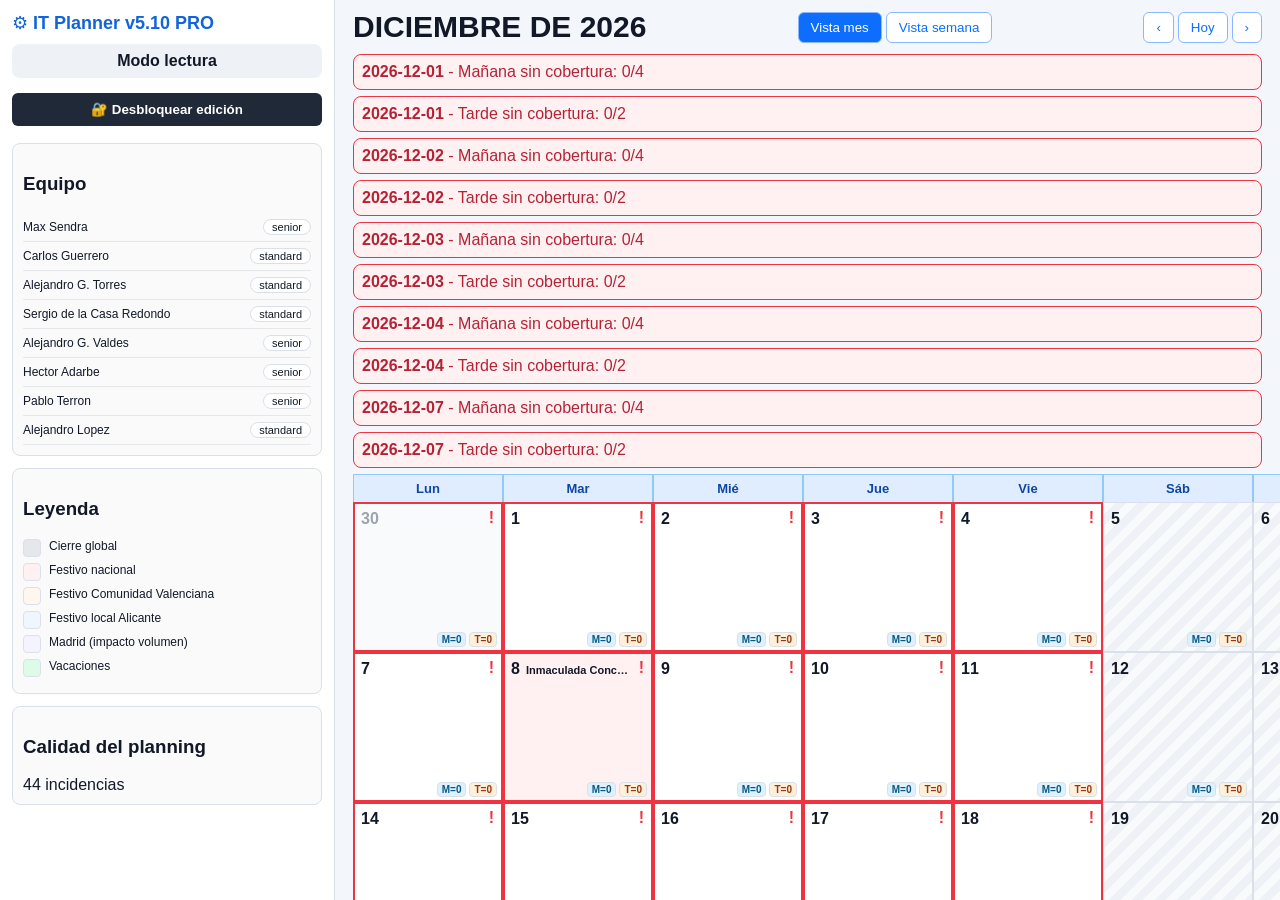
==== commit dce13788: "Add files via upload" ====
--- a/index.html
+++ b/index.html
@@ -1,29 +1,162 @@
 <!doctype html>
-<html lang="es"><head><meta charset="utf-8"><meta name="viewport" content="width=device-width,initial-scale=1"><title>IT Planner v5.9 PRO</title>
-<link rel="stylesheet" href="css/styles.css"></head>
+<html lang="es">
+<head>
+  <meta charset="utf-8">
+  <meta name="viewport" content="width=device-width,initial-scale=1">
+  <title>IT Planner v5.10 PRO</title>
+  <link rel="stylesheet" href="css/styles.css">
+</head>
 <body>
-<aside class="sidebar">
-  <div class="brand">⚙ <strong id="appName">IT Planner</strong></div>
-  <div id="modeBox" class="mode readonly">Modo lectura</div>
-  <button id="btnUnlock" class="btn dark">🔐 Desbloquear edición</button>
-  <button id="btnLock" class="btn adminOnly hidden">🔒 Bloquear edición</button>
-  <button id="btnVacations" class="btn adminOnly hidden">🌴 Vacaciones / Ausencias</button>
-  <button id="btnAuto" class="btn dark adminOnly hidden">🪄 Generador automático</button>
-  <button id="btnReport" class="btn adminOnly hidden">📊 Reporte de horas</button>
-  <section class="box"><h3>Equipo</h3><div id="teamList"></div></section>
-  <section class="box"><h3>Calidad del planning</h3><div id="qualityBox"></div></section>
-</aside>
-<main class="main">
-  <header class="topbar">
-    <h1 id="monthTitle"></h1>
-    <div class="viewBtns"><button id="viewMonth" class="active">Vista mes</button><button id="viewWeek">Vista semana</button></div>
-    <div class="nav"><button id="prev">‹</button><button id="today">Hoy</button><button id="next">›</button></div>
-  </header>
-  <section id="alerts" class="alerts"></section>
-  <section id="calendar" class="calendar"></section>
-</main>
-<dialog id="adminDialog"><form method="dialog" class="card"><div class="dialogHeader"><h2>Acceso administrador</h2><button type="button" class="iconClose" data-close="adminDialog">×</button></div><input id="adminPassword" type="password" placeholder="Contraseña"><button id="doUnlock" class="btn primary">Entrar</button></form></dialog>
-<dialog id="autoDialog"><form method="dialog" class="card"><div class="dialogHeader"><h2>Generador automático</h2><button type="button" class="iconClose" data-close="autoDialog">×</button></div><label>Desde</label><input id="autoFrom" type="date"><label>Hasta</label><input id="autoTo" type="date"><label><input id="overwrite" type="checkbox"> Sobrescribir</label><button id="runAuto" class="btn primary">Generar</button></form></dialog>
-<dialog id="reportDialog"><form method="dialog" class="card wide"><div class="dialogHeader"><h2>Reporte de horas</h2><button type="button" class="iconClose" data-close="reportDialog">×</button></div><div class="reportSwitch"><button type="button" id="repMonth" class="seg">Mes</button><button type="button" id="repYear" class="seg active">Año</button></div><div id="reportMeta" class="hint"></div><div id="reportContent"></div><button id="downloadReport" class="btn primary">Descargar CSV</button></form></dialog>
-<script src="js/app.bundle.js" defer></script>
-</body></html>+  <aside class="sidebar">
+    <div class="brand">⚙ <strong id="appName">IT Planner</strong></div>
+    <div id="modeBox" class="mode readonly">Modo lectura</div>
+
+    <button id="btnUnlock" class="btn dark">🔐 Desbloquear edición</button>
+    <button id="btnLock" class="btn adminOnly hidden">🔒 Bloquear edición</button>
+    <button id="btnVacations" class="btn adminOnly hidden">🌴 Vacaciones / Ausencias</button>
+    <button id="btnAuto" class="btn dark adminOnly hidden">🪄 Generador automático</button>
+    <button id="btnReport" class="btn adminOnly hidden">📊 Reporte de horas</button>
+    <button id="btnExport" class="btn adminOnly hidden">⬇ Exportar JSON</button>
+
+    <section class="box">
+      <h3>Equipo</h3>
+      <div id="teamList"></div>
+    </section>
+
+    <section class="box">
+      <h3>Leyenda</h3>
+      <div id="legend"></div>
+    </section>
+
+    <section id="rulesBox" class="box adminOnly hidden">
+      <h3>Reglas activas</h3>
+      <ul id="rulesList"></ul>
+    </section>
+
+    <section class="box">
+      <h3>Calidad del planning</h3>
+      <div id="qualityBox"></div>
+    </section>
+  </aside>
+
+  <main class="main">
+    <header class="topbar">
+      <h1 id="monthTitle"></h1>
+      <div class="viewBtns">
+        <button id="viewMonth" class="active">Vista mes</button>
+        <button id="viewWeek">Vista semana</button>
+      </div>
+      <div class="nav">
+        <button id="prev">‹</button>
+        <button id="today">Hoy</button>
+        <button id="next">›</button>
+      </div>
+    </header>
+
+    <section id="alerts" class="alerts"></section>
+    <section id="calendar" class="calendar"></section>
+  </main>
+
+  <dialog id="adminDialog">
+    <form method="dialog" class="card">
+      <div class="dialogHeader">
+        <h2>Acceso administrador</h2>
+        <button type="button" class="iconClose" data-close="adminDialog">×</button>
+      </div>
+      <p class="hint">Introduzca la contraseña de administrador.</p>
+      <input id="adminPassword" type="password" placeholder="Contraseña" autocomplete="off">
+      <button id="doUnlock" class="btn primary">Entrar</button>
+    </form>
+  </dialog>
+
+  <dialog id="dayDialog">
+    <form method="dialog" class="card wide">
+      <div class="dialogHeader">
+        <h2 id="dayTitle"></h2>
+        <button type="button" class="iconClose" data-close="dayDialog">×</button>
+      </div>
+      <div id="dayMeta" class="hint"></div>
+      <div id="dayWarnings"></div>
+      <div class="two">
+        <section>
+          <h3>Mañana</h3>
+          <div id="morningChecks"></div>
+        </section>
+        <section>
+          <h3>Tarde</h3>
+          <div id="eveningChecks"></div>
+        </section>
+      </div>
+      <button id="saveDay" class="btn primary adminOnly">Guardar</button>
+    </form>
+  </dialog>
+
+  <dialog id="vacDialog">
+    <form method="dialog" class="card wide">
+      <div class="dialogHeader">
+        <h2>Vacaciones / Ausencias</h2>
+        <button type="button" class="iconClose" data-close="vacDialog">×</button>
+      </div>
+      <p class="hint">Regla recomendada: máximo 2 personas fuera por semana (si se supera, se avisa pero se permite). Desde 15/07/2026: mínimo 7 días naturales y lunes-domingo.</p>
+      <div class="two">
+        <section>
+          <label>Persona</label>
+          <select id="vacUser"></select>
+
+          <label>Días naturales disponibles</label>
+          <input id="vacTotal" type="number" min="0" step="1">
+          <button id="saveVacTotal" class="btn">Guardar días disponibles</button>
+
+          <label>Desde</label>
+          <input id="vacFrom" type="date">
+          <label>Hasta</label>
+          <input id="vacTo" type="date">
+
+          <label>Notas</label>
+          <input id="vacNotes" placeholder="Notas">
+
+          <button id="addVacation" class="btn primary">Añadir</button>
+          <button type="button" class="btn" data-close="vacDialog">Cerrar</button>
+        </section>
+        <section>
+          <div id="vacList"></div>
+        </section>
+      </div>
+    </form>
+  </dialog>
+
+  <dialog id="autoDialog">
+    <form method="dialog" class="card">
+      <div class="dialogHeader">
+        <h2>Generador automático</h2>
+        <button type="button" class="iconClose" data-close="autoDialog">×</button>
+      </div>
+      <p class="hint">Genera por semanas completas. Restricciones tarde: no 2 semanas seguidas, no 3 semanas en el mes; 2ª semana solo último recurso.</p>
+      <label>Desde</label>
+      <input id="autoFrom" type="date">
+      <label>Hasta</label>
+      <input id="autoTo" type="date">
+      <label><input id="overwrite" type="checkbox"> Sobrescribir asignaciones existentes</label>
+      <button id="runAuto" class="btn primary">Generar</button>
+    </form>
+  </dialog>
+
+  <dialog id="reportDialog">
+    <form method="dialog" class="card wide">
+      <div class="dialogHeader">
+        <h2>Reporte de horas</h2>
+        <button type="button" class="iconClose" data-close="reportDialog">×</button>
+      </div>
+      <div class="reportSwitch">
+        <button type="button" id="repMonth" class="seg">Mes</button>
+        <button type="button" id="repYear" class="seg active">Año</button>
+      </div>
+      <div id="reportMeta" class="hint"></div>
+      <div id="reportContent"></div>
+      <button id="downloadReport" class="btn primary">Descargar CSV</button>
+    </form>
+  </dialog>
+
+  <script src="js/app.bundle.js" defer></script>
+</body>
+</html>
--- a/css/styles.css
+++ b/css/styles.css
@@ -1 +1,69 @@
-*{box-sizing:border-box}body{margin:0;height:100vh;display:flex;background:#f3f6fb;font-family:Segoe UI,Arial,sans-serif;color:#111827}.sidebar{width:335px;background:#fff;border-right:1px solid #d9e0ea;padding:12px;overflow:auto}.brand{color:#1264d8;font-size:18px}.mode{padding:8px;border-radius:8px;text-align:center;font-weight:700;margin:10px 0}.readonly{background:#eef2f7}.admin{background:#e6f4ea;color:#137333}.hidden{display:none!important}.btn{width:100%;border:0;border-radius:6px;margin:5px 0;padding:9px 12px;background:#eef2f7;font-weight:700;cursor:pointer}.dark{background:#1f2937!important;color:#fff}.primary{background:#0d6efd!important;color:#fff}.box{border:1px solid #d9e0ea;border-radius:8px;background:#fafafa;margin-top:12px;padding:10px}.main{flex:1;overflow:auto}.topbar{padding:10px 18px;display:flex;gap:12px;justify-content:space-between;align-items:center}.nav,.viewBtns{display:flex;gap:4px}.nav button,.viewBtns button{border:1px solid #8ab8ff;background:#fff;color:#0d6efd;padding:7px 12px;border-radius:6px}.viewBtns button.active{background:#0d6efd;color:#fff}.alerts{padding:0 18px}.alert{border:1px solid #ef3340;background:#fff1f2;color:#b42335;border-radius:8px;padding:8px;margin-bottom:6px}.calendar{display:grid;grid-template-columns:repeat(7,minmax(150px,1fr));padding:0 18px 18px}.dow{font-weight:900;font-size:13px;background:#e0ecff;color:#0d47a1;border:1px solid #90caf9;border-bottom:0;padding:6px;text-align:center}.day{min-height:150px;background:#fff;border:1px solid #d9e0ea;padding:7px;position:relative}.calendar.week{background:#f8fafc;border-top:2px solid #0d6efd}.calendar.week .day{min-height:160px;background:#fafdff}.weekend{background:repeating-linear-gradient(135deg,#f8fafc,#f8fafc 8px,#eef2f7 8px,#eef2f7 16px)}.out{background:#f9fafb;color:#9ca3af}.issue{outline:2px solid #ef3340;outline-offset:-2px}.dayHeader{display:flex;align-items:baseline;gap:5px;min-height:18px}.daynum{font-weight:900}.shift{font-size:11px;margin-top:4px;padding:3px 5px;border-left:3px solid #0d6efd;background:#dff1ff;white-space:nowrap;overflow:hidden;text-overflow:ellipsis}.evening{border-left-color:#f97316;background:#fff0d9;color:#9a3412}.issueDot{position:absolute;right:8px;top:6px;color:#ef3340;font-weight:900}.counts{position:absolute;right:5px;bottom:4px;display:flex;gap:3px}.count{font-size:10px;font-weight:900;border-radius:4px;padding:1px 4px;border:1px solid #d9e0ea}.countM{background:#dff1ff;color:#075985}.countT{background:#fff0d9;color:#9a3412}.reportSwitch{display:flex;gap:6px;margin:8px 0}.seg{border:1px solid #8ab8ff;background:#fff;color:#0d6efd;padding:6px 10px;border-radius:999px;font-weight:800;cursor:pointer}.seg.active{background:#0d6efd;color:#fff}dialog{border:0;background:transparent}dialog::backdrop{background:rgba(15,23,42,.45)}.card{background:#fff;border-radius:12px;box-shadow:0 20px 60px rgba(0,0,0,.25);padding:16px;width:min(560px,96vw)}.wide{width:min(1180px,96vw)}.dialogHeader{display:flex;align-items:center;justify-content:space-between;border-bottom:1px solid #e5e7eb;margin-bottom:10px}.iconClose{border:0;background:transparent;font-size:28px;cursor:pointer;line-height:1}.hint{font-size:12px;color:#6b7280;background:#f8fafc;border:1px solid #d9e0ea;border-radius:8px;padding:8px;margin:8px 0}.table{width:100%;border-collapse:collapse;font-size:12px}.table th,.table td{border-bottom:1px solid #e5e7eb;padding:6px;text-align:left}.table th{background:#f8fafc}+*{box-sizing:border-box}body{margin:0;height:100vh;display:flex;background:#f3f6fb;font-family:Segoe UI,Arial,sans-serif;color:#111827}
+.sidebar{width:335px;background:#fff;border-right:1px solid #d9e0ea;padding:12px;overflow:auto}
+.brand{color:#1264d8;font-size:18px}
+.mode{padding:8px;border-radius:8px;text-align:center;font-weight:700;margin:10px 0}
+.readonly{background:#eef2f7}
+.admin{background:#e6f4ea;color:#137333}
+.hidden{display:none!important}
+.btn{width:100%;border:0;border-radius:6px;margin:5px 0;padding:9px 12px;background:#eef2f7;font-weight:700;cursor:pointer}
+.dark{background:#1f2937!important;color:#fff}
+.primary{background:#0d6efd!important;color:#fff}
+.box{border:1px solid #d9e0ea;border-radius:8px;background:#fafafa;margin-top:12px;padding:10px}
+.person{display:flex;justify-content:space-between;align-items:center;border-bottom:1px solid #e5e7eb;padding:6px 0;font-size:12px}
+.badge{font-size:11px;border:1px solid #d9e0ea;border-radius:999px;padding:1px 8px;background:#fff}
+.legendItem{display:flex;gap:8px;margin:6px 0;font-size:12px}
+.swatch{width:18px;height:18px;border:1px solid #d9e0ea;border-radius:4px}
+.main{flex:1;overflow:auto}
+.topbar{padding:10px 18px;display:flex;gap:12px;justify-content:space-between;align-items:center}
+.topbar h1{margin:0;font-size:30px}
+.nav,.viewBtns{display:flex;gap:4px}
+.nav button,.viewBtns button{border:1px solid #8ab8ff;background:#fff;color:#0d6efd;padding:7px 12px;border-radius:6px}
+.viewBtns button.active{background:#0d6efd;color:#fff}
+.alerts{padding:0 18px}
+.alert{border:1px solid #ef3340;background:#fff1f2;color:#b42335;border-radius:8px;padding:8px;margin-bottom:6px}
+.calendar{display:grid;grid-template-columns:repeat(7,minmax(150px,1fr));padding:0 18px 18px}
+.dow{font-weight:900;font-size:13px;background:#e0ecff;color:#0d47a1;border:1px solid #90caf9;border-bottom:0;padding:6px;text-align:center}
+.day{min-height:150px;background:#fff;border:1px solid #d9e0ea;padding:7px;position:relative;cursor:pointer}
+.calendar.week{background:#f8fafc;border-top:2px solid #0d6efd}
+.calendar.week .day{min-height:160px;background:#fafdff}
+.weekend{background:repeating-linear-gradient(135deg,#f8fafc,#f8fafc 8px,#eef2f7 8px,#eef2f7 16px)}
+.out{background:#f9fafb;color:#9ca3af}
+.national{background:#fff1f2}
+.regional{background:#fff7ed}
+.local{background:#eff6ff}
+.madrid_volume{background:#f5f3ff}
+.global_closed{background:#e5e7eb}
+.hasVacation{box-shadow:inset 0 -5px 0 #86efac}
+.issue{outline:2px solid #ef3340;outline-offset:-2px}
+.dayHeader{display:flex;align-items:baseline;gap:6px;min-height:18px}
+.daynum{font-weight:900}
+.holidayInline{font-size:11px;font-weight:700;white-space:nowrap;overflow:hidden;text-overflow:ellipsis;max-width:calc(100% - 30px)}
+.shift{font-size:11px;margin-top:4px;padding:3px 5px;border-left:3px solid #0d6efd;background:#dff1ff;white-space:nowrap;overflow:hidden;text-overflow:ellipsis}
+.evening{border-left-color:#f97316;background:#fff0d9;color:#9a3412}
+.vacTag{font-size:11px;margin-top:4px;color:#166534;background:#dcfce7;border-radius:4px;padding:2px 4px;display:inline-block}
+.issueDot{position:absolute;right:8px;top:6px;color:#ef3340;font-weight:900}
+.counts{position:absolute;right:5px;bottom:4px;display:flex;gap:3px}
+.count{font-size:10px;font-weight:900;border-radius:4px;padding:1px 4px;border:1px solid #d9e0ea}
+.countM{background:#dff1ff;color:#075985}
+.countT{background:#fff0d9;color:#9a3412}
+.vacCount{position:absolute;left:5px;bottom:4px;font-size:10px;font-weight:900;border-radius:4px;padding:1px 4px;background:#dcfce7;color:#166534;border:1px solid #86efac}
+.reportSwitch{display:flex;gap:6px;margin:8px 0}
+.seg{border:1px solid #8ab8ff;background:#fff;color:#0d6efd;padding:6px 10px;border-radius:999px;font-weight:800;cursor:pointer}
+.seg.active{background:#0d6efd;color:#fff}
+
+dialog{border:0;background:transparent}
+dialog::backdrop{background:rgba(15,23,42,.45)}
+.card{background:#fff;border-radius:12px;box-shadow:0 20px 60px rgba(0,0,0,.25);padding:16px;width:min(560px,96vw)}
+.wide{width:min(1180px,96vw)}
+.dialogHeader{display:flex;align-items:center;justify-content:space-between;border-bottom:1px solid #e5e7eb;margin-bottom:10px}
+.iconClose{border:0;background:transparent;font-size:28px;cursor:pointer;line-height:1}
+.hint{font-size:12px;color:#6b7280;background:#f8fafc;border:1px solid #d9e0ea;border-radius:8px;padding:8px;margin:8px 0}
+.two{display:grid;grid-template-columns:1fr 1fr;gap:18px}
+.check{display:block;border:1px solid #d9e0ea;border-radius:8px;padding:7px;margin:5px 0;font-size:13px}
+.warn{border:1px solid #ef3340;background:#fff1f2;border-radius:8px;padding:8px;margin:6px 0;color:#b42335}
+.table{width:100%;border-collapse:collapse;font-size:12px}
+.table th,.table td{border-bottom:1px solid #e5e7eb;padding:6px;text-align:left}
+.table th{background:#f8fafc}
+input,select{width:100%;padding:8px;border:1px solid #d9e0ea;border-radius:6px;margin:6px 0}
+label{font-size:12px;font-weight:800;margin-top:6px;display:block}
+@media(max-width:900px){body{display:block;height:auto}.sidebar{width:auto}.calendar{grid-template-columns:1fr}.dow{display:none}.two{grid-template-columns:1fr}}
